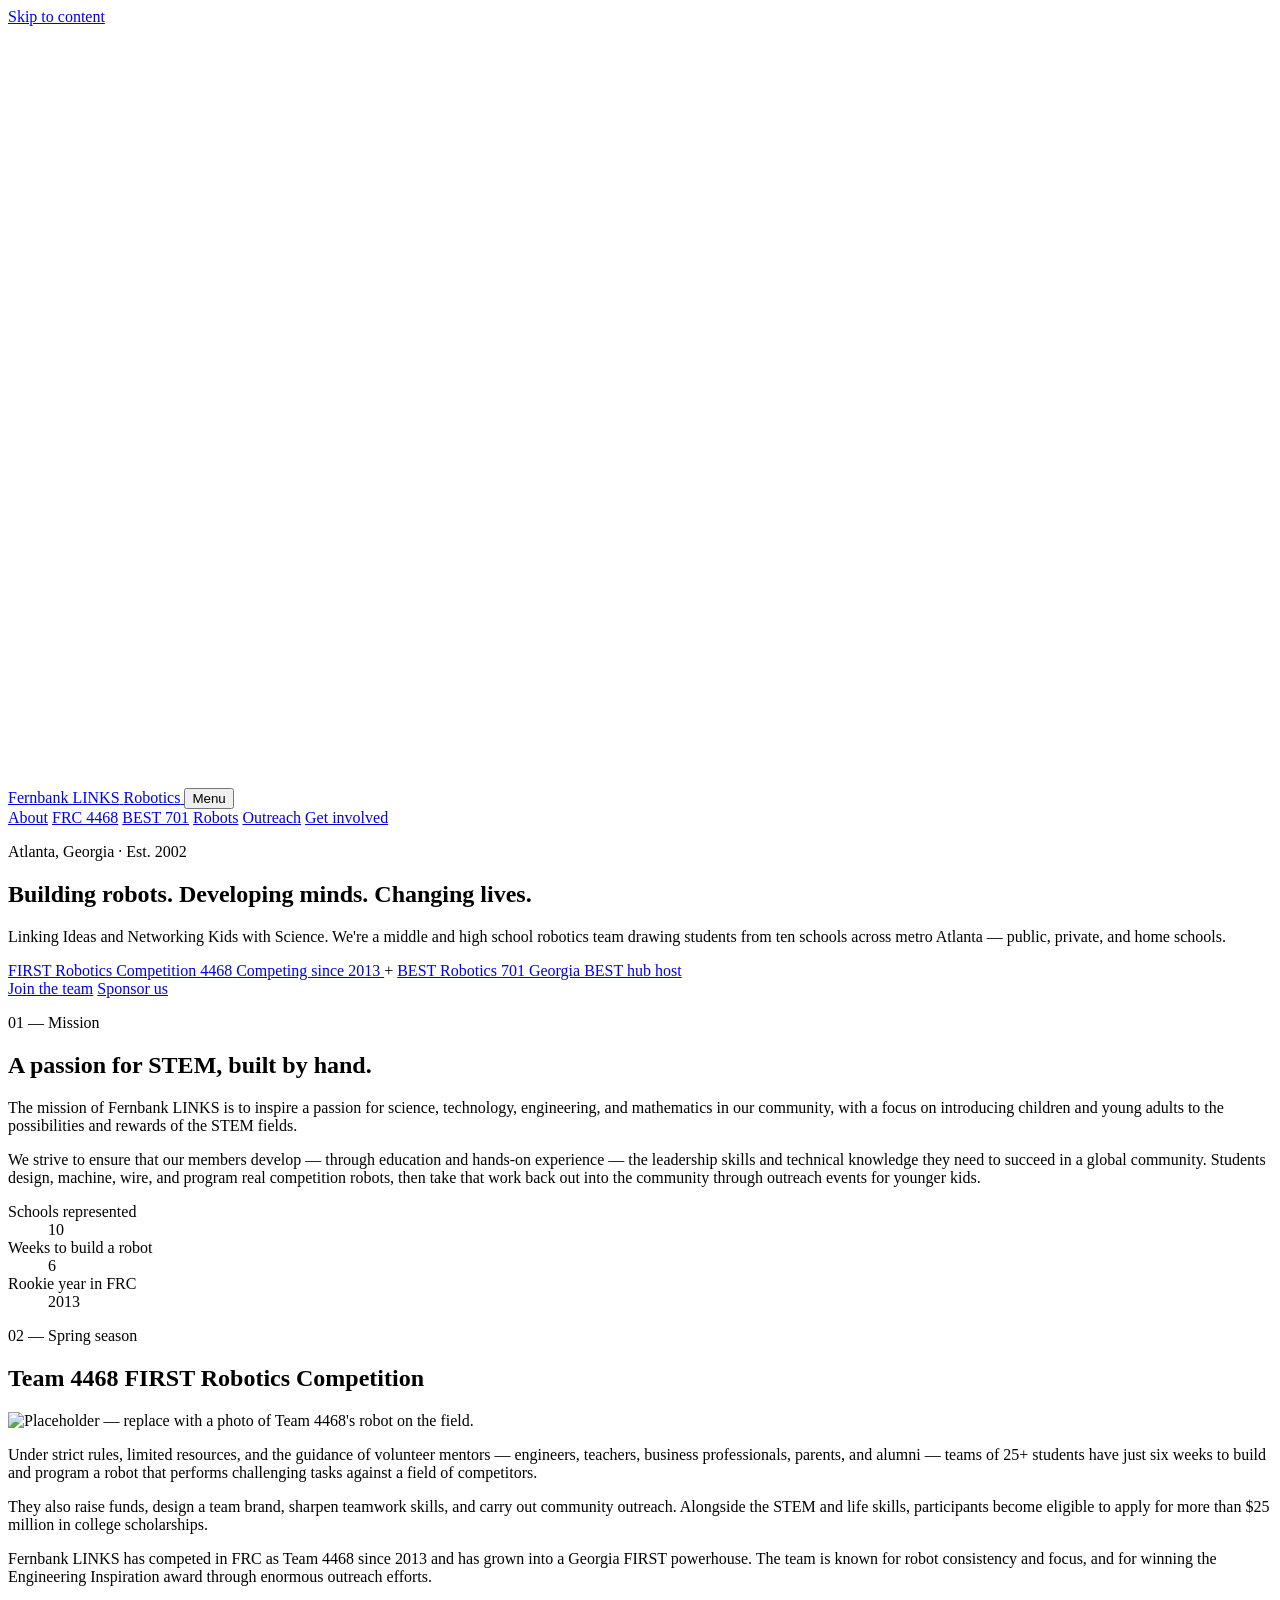
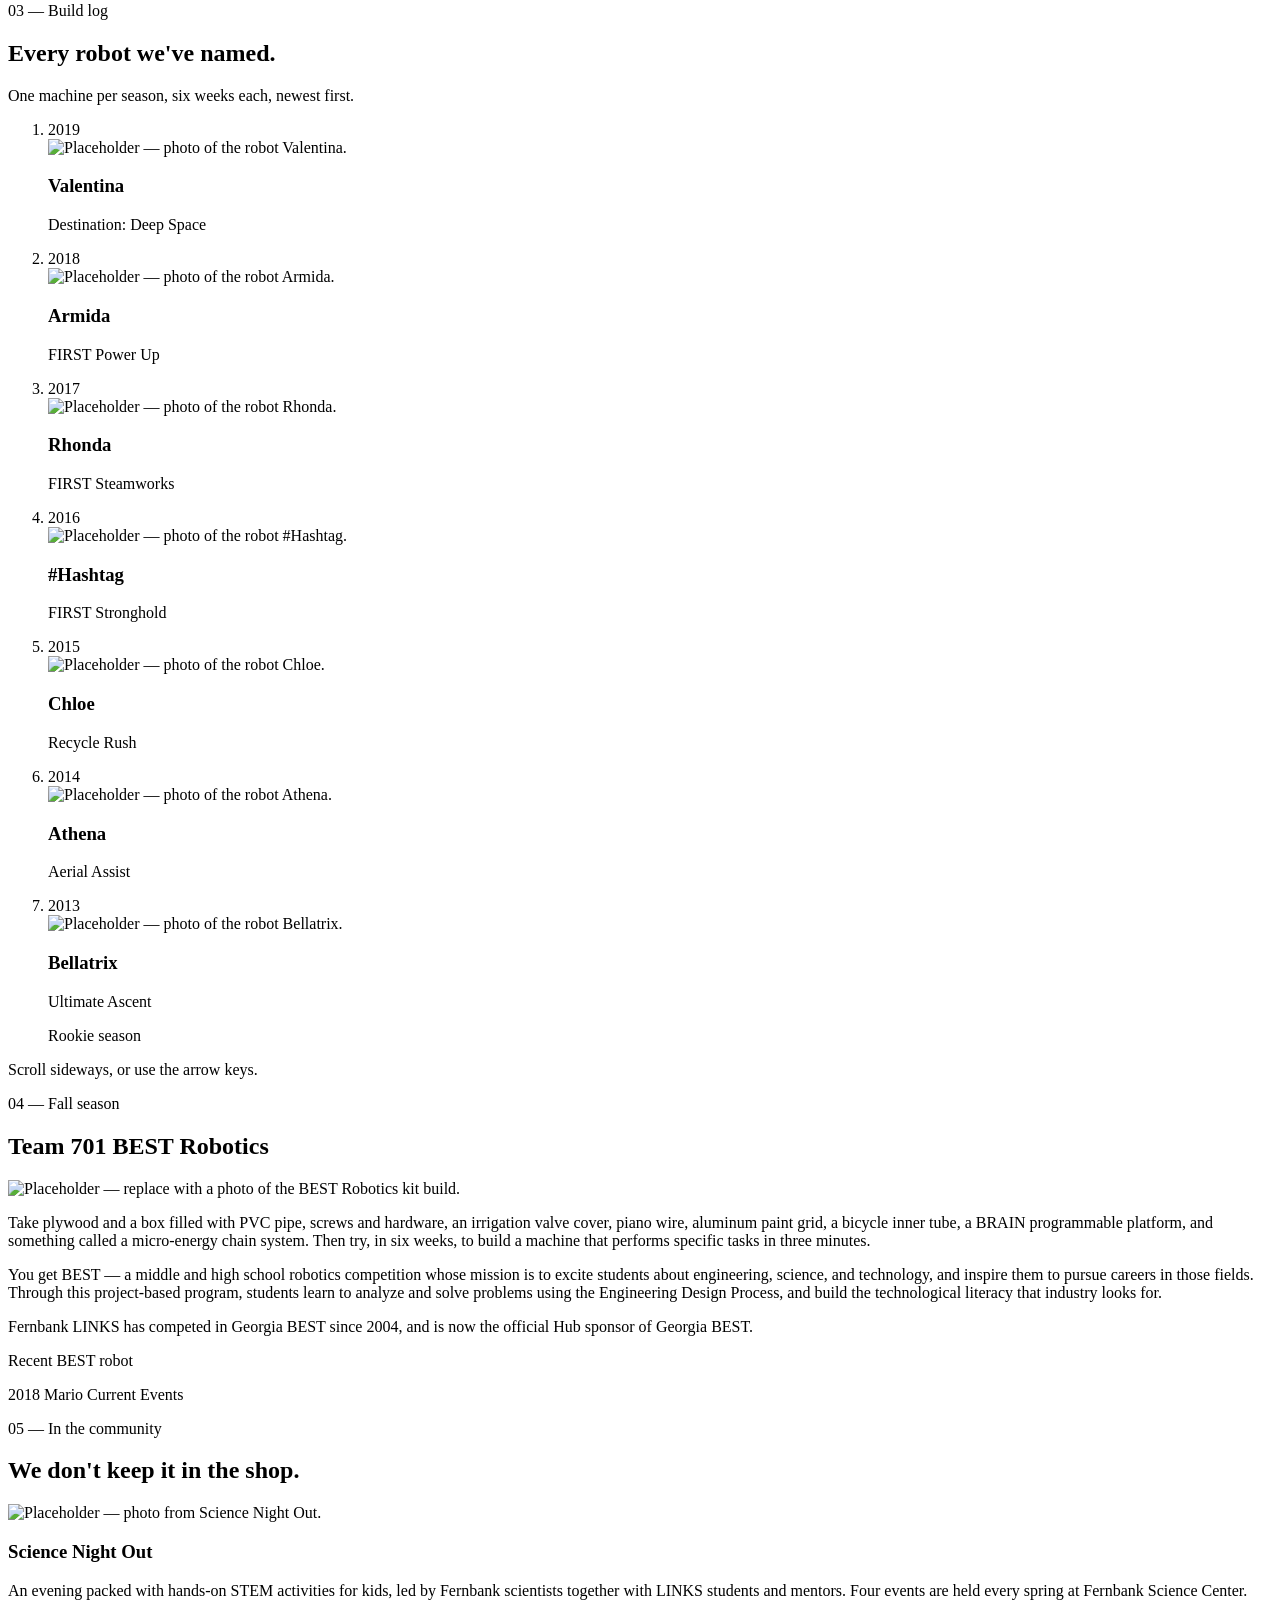
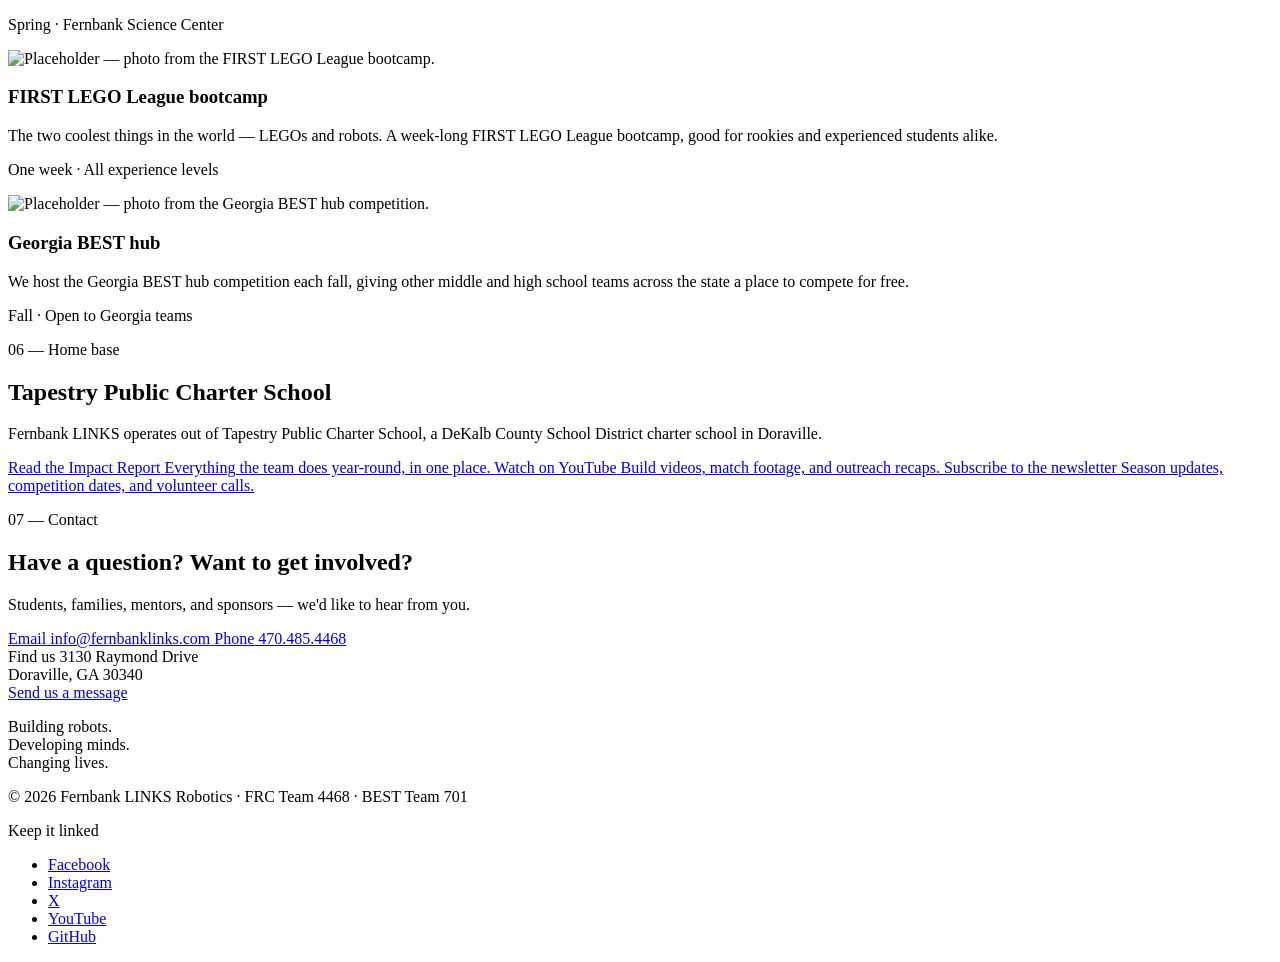
==== index.html @ 268c28ea "Add files via upload" ====
<!DOCTYPE html>
<html lang="en">
<head>
<meta charset="utf-8">
<meta name="viewport" content="width=device-width, initial-scale=1">
<title>Fernbank LINKS — Building Robots, Developing Minds, Changing Lives</title>
<meta name="description" content="Fernbank LINKS is a middle and high school STEM organization in Atlanta, Georgia. FIRST Robotics Competition Team 4468 and BEST Robotics Team 701.">

<!-- Social sharing. Swap the image once you upload a real one. -->
<meta property="og:title" content="Fernbank LINKS Robotics">
<meta property="og:description" content="Building robots, developing minds, changing lives. FRC Team 4468 and BEST Team 701, Atlanta, Georgia.">
<meta property="og:type" content="website">
<meta property="og:url" content="https://fernbanklinks.com/">
<!-- Open Graph requires a full URL. Replace with a real 1200x630 JPG or PNG once you have a team photo. -->
<meta property="og:image" content="https://fernbanklinks.com/assets/img/placeholder-team.svg">

<link rel="icon" href="assets/img/favicon.svg" type="image/svg+xml">

<link rel="preconnect" href="https://fonts.googleapis.com">
<link rel="preconnect" href="https://fonts.gstatic.com" crossorigin>
<link href="https://fonts.googleapis.com/css2?family=Archivo:wdth,wght@62..125,400..900&family=Azeret+Mono:wght@400;600&family=Public+Sans:wght@400;500;600&display=swap" rel="stylesheet">

<link rel="stylesheet" href="assets/css/style.css">
</head>
<body>

<a class="skip-link" href="#main">Skip to content</a>

<!-- ============================= HEADER ============================= -->
<header class="site-header" id="top">
  <div class="wrap header-inner">
    <a class="brand" href="#top" aria-label="Fernbank LINKS home">
      <svg class="brand-mark" viewBox="0 0 40 24" aria-hidden="true" focusable="false">
        <rect x="1.5" y="4.5" width="21" height="15" rx="7.5" fill="none" stroke-width="3"/>
        <rect x="17.5" y="4.5" width="21" height="15" rx="7.5" fill="none" stroke-width="3"/>
      </svg>
      <span class="brand-text">
        <span class="brand-name">Fernbank LINKS</span>
        <span class="brand-sub">Robotics</span>
      </span>
    </a>

    <button class="nav-toggle" id="navToggle" aria-expanded="false" aria-controls="primaryNav">
      <span class="nav-toggle-bars" aria-hidden="true"><span></span><span></span></span>
      <span class="nav-toggle-label">Menu</span>
    </button>

    <nav class="primary-nav" id="primaryNav" aria-label="Primary">
      <a href="#about">About</a>
      <a href="#frc">FRC 4468</a>
      <a href="#best">BEST 701</a>
      <a href="#roster">Robots</a>
      <a href="#outreach">Outreach</a>
      <a class="nav-cta" href="#contact">Get involved</a>
    </nav>
  </div>
</header>

<main id="main">

<!-- ============================= HERO ============================= -->
<section class="hero">
  <div class="hero-grid" aria-hidden="true"></div>
  <div class="wrap hero-inner">

    <p class="eyebrow reveal" data-delay="0">Atlanta, Georgia · Est. 2002</p>

    <h1 class="hero-title">
      <span class="line reveal" data-delay="1">Building robots.</span>
      <span class="line reveal" data-delay="2">Developing minds.</span>
      <span class="line accent reveal" data-delay="3">Changing lives.</span>
    </h1>

    <p class="hero-lede reveal" data-delay="4">
      Linking Ideas and Networking Kids with Science. We're a middle and high school
      robotics team drawing students from ten schools across metro Atlanta — public,
      private, and home schools.
    </p>

    <div class="alliance reveal" data-delay="5">
      <a class="team-plate team-plate--red" href="#frc">
        <span class="plate-league">FIRST Robotics Competition</span>
        <span class="plate-number">4468</span>
        <span class="plate-note">Competing since 2013</span>
      </a>
      <span class="alliance-vs" aria-hidden="true">+</span>
      <a class="team-plate team-plate--blue" href="#best">
        <span class="plate-league">BEST Robotics</span>
        <span class="plate-number">701</span>
        <span class="plate-note">Georgia BEST hub host</span>
      </a>
    </div>

    <div class="hero-actions reveal" data-delay="6">
      <a class="btn btn-primary" href="#contact">Join the team</a>
      <a class="btn btn-ghost" href="#support">Sponsor us</a>
    </div>
  </div>
</section>

<!-- ============================= MISSION ============================= -->
<section class="section" id="about">
  <div class="wrap">
    <div class="split">
      <div class="split-side">
        <p class="label">01 — Mission</p>
        <h2 class="h2">A passion for STEM, built by hand.</h2>
      </div>
      <div class="split-main prose">
        <p class="lede">
          The mission of Fernbank LINKS is to inspire a passion for science, technology,
          engineering, and mathematics in our community, with a focus on introducing
          children and young adults to the possibilities and rewards of the STEM fields.
        </p>
        <p>
          We strive to ensure that our members develop — through education and hands-on
          experience — the leadership skills and technical knowledge they need to succeed
          in a global community. Students design, machine, wire, and program real
          competition robots, then take that work back out into the community through
          outreach events for younger kids.
        </p>

        <dl class="stats">
          <div class="stat">
            <dt>Schools represented</dt>
            <dd>10</dd>
          </div>
          <div class="stat">
            <dt>Weeks to build a robot</dt>
            <dd>6</dd>
          </div>
          <div class="stat">
            <dt>Rookie year in FRC</dt>
            <dd>2013</dd>
          </div>
        </dl>
      </div>
    </div>
  </div>
</section>

<!-- ============================= FRC 4468 ============================= -->
<section class="section section--dark" id="frc">
  <div class="wrap">
    <div class="section-head">
      <p class="label label--onDark">02 — Spring season</p>
      <h2 class="h2 h2--onDark">
        <span class="team-tag team-tag--red">Team 4468</span>
        FIRST Robotics Competition
      </h2>
    </div>

    <div class="feature">
      <div class="feature-media">
        <img src="assets/img/placeholder-robot.svg" alt="Placeholder — replace with a photo of Team 4468's robot on the field.">
      </div>
      <div class="feature-body prose prose--onDark">
        <p>
          Under strict rules, limited resources, and the guidance of volunteer mentors —
          engineers, teachers, business professionals, parents, and alumni — teams of 25+
          students have just six weeks to build and program a robot that performs
          challenging tasks against a field of competitors.
        </p>
        <p>
          They also raise funds, design a team brand, sharpen teamwork skills, and carry
          out community outreach. Alongside the STEM and life skills, participants become
          eligible to apply for more than $25 million in college scholarships.
        </p>
        <p>
          Fernbank LINKS has competed in FRC as Team 4468 since 2013 and has grown into a
          Georgia FIRST powerhouse. The team is known for robot consistency and focus, and
          for winning the Engineering Inspiration award through enormous outreach efforts.
        </p>
      </div>
    </div>
  </div>
</section>

<!-- ============================= ROBOT ROSTER (signature section) ======= -->
<section class="section" id="roster">
  <div class="wrap">
    <div class="section-head">
      <p class="label">03 — Build log</p>
      <h2 class="h2">Every robot we've named.</h2>
      <p class="section-note">
        One machine per season, six weeks each, newest first.
      </p>
    </div>
  </div>

  <div class="roster-scroll" tabindex="0" role="region" aria-label="Robot roster, scrollable">
    <ol class="roster">

      <!-- To add a season, copy one <li> block and edit the four fields. -->
      <li class="roster-item reveal">
        <span class="roster-year">2019</span>
        <div class="roster-plate">
          <img class="roster-photo" src="assets/img/placeholder-robot.svg" alt="Placeholder — photo of the robot Valentina.">
          <h3 class="roster-name">Valentina</h3>
          <p class="roster-game">Destination: Deep Space</p>
        </div>
      </li>

      <li class="roster-item reveal">
        <span class="roster-year">2018</span>
        <div class="roster-plate">
          <img class="roster-photo" src="assets/img/placeholder-robot.svg" alt="Placeholder — photo of the robot Armida.">
          <h3 class="roster-name">Armida</h3>
          <p class="roster-game">FIRST Power Up</p>
        </div>
      </li>

      <li class="roster-item reveal">
        <span class="roster-year">2017</span>
        <div class="roster-plate">
          <img class="roster-photo" src="assets/img/placeholder-robot.svg" alt="Placeholder — photo of the robot Rhonda.">
          <h3 class="roster-name">Rhonda</h3>
          <p class="roster-game">FIRST Steamworks</p>
        </div>
      </li>

      <li class="roster-item reveal">
        <span class="roster-year">2016</span>
        <div class="roster-plate">
          <img class="roster-photo" src="assets/img/placeholder-robot.svg" alt="Placeholder — photo of the robot #Hashtag.">
          <h3 class="roster-name">#Hashtag</h3>
          <p class="roster-game">FIRST Stronghold</p>
        </div>
      </li>

      <li class="roster-item reveal">
        <span class="roster-year">2015</span>
        <div class="roster-plate">
          <img class="roster-photo" src="assets/img/placeholder-robot.svg" alt="Placeholder — photo of the robot Chloe.">
          <h3 class="roster-name">Chloe</h3>
          <p class="roster-game">Recycle Rush</p>
        </div>
      </li>

      <li class="roster-item reveal">
        <span class="roster-year">2014</span>
        <div class="roster-plate">
          <img class="roster-photo" src="assets/img/placeholder-robot.svg" alt="Placeholder — photo of the robot Athena.">
          <h3 class="roster-name">Athena</h3>
          <p class="roster-game">Aerial Assist</p>
        </div>
      </li>

      <li class="roster-item reveal">
        <span class="roster-year">2013</span>
        <div class="roster-plate roster-plate--first">
          <img class="roster-photo" src="assets/img/placeholder-robot.svg" alt="Placeholder — photo of the robot Bellatrix.">
          <h3 class="roster-name">Bellatrix</h3>
          <p class="roster-game">Ultimate Ascent</p>
          <p class="roster-flag">Rookie season</p>
        </div>
      </li>

    </ol>
  </div>

  <div class="wrap">
    <p class="roster-hint">Scroll sideways, or use the arrow keys.</p>
  </div>
</section>

<!-- ============================= BEST 701 ============================= -->
<section class="section section--dark" id="best">
  <div class="wrap">
    <div class="section-head">
      <p class="label label--onDark">04 — Fall season</p>
      <h2 class="h2 h2--onDark">
        <span class="team-tag team-tag--blue">Team 701</span>
        BEST Robotics
      </h2>
    </div>

    <div class="feature feature--flip">
      <div class="feature-media">
        <img src="assets/img/placeholder-robot.svg" alt="Placeholder — replace with a photo of the BEST Robotics kit build.">
      </div>
      <div class="feature-body prose prose--onDark">
        <p>
          Take plywood and a box filled with PVC pipe, screws and hardware, an irrigation
          valve cover, piano wire, aluminum paint grid, a bicycle inner tube, a BRAIN
          programmable platform, and something called a micro-energy chain system. Then
          try, in six weeks, to build a machine that performs specific tasks in three
          minutes.
        </p>
        <p>
          You get BEST — a middle and high school robotics competition whose mission is to
          excite students about engineering, science, and technology, and inspire them to
          pursue careers in those fields. Through this project-based program, students
          learn to analyze and solve problems using the Engineering Design Process, and
          build the technological literacy that industry looks for.
        </p>
        <p>
          Fernbank LINKS has competed in Georgia BEST since 2004, and is now the official
          Hub sponsor of Georgia BEST.
        </p>
      </div>
    </div>

    <div class="mini-roster">
      <p class="label label--onDark">Recent BEST robot</p>
      <div class="mini-plate">
        <span class="roster-year roster-year--blue">2018</span>
        <span class="mini-name">Mario</span>
        <span class="mini-game">Current Events</span>
      </div>
    </div>
  </div>
</section>

<!-- ============================= OUTREACH / PROGRAMS ============================= -->
<section class="section" id="outreach">
  <div class="wrap">
    <div class="section-head">
      <p class="label">05 — In the community</p>
      <h2 class="h2">We don't keep it in the shop.</h2>
    </div>

    <div class="cards">
      <article class="card">
        <img class="card-photo" src="assets/img/placeholder-event.svg" alt="Placeholder — photo from Science Night Out.">
        <div class="card-body">
          <h3 class="card-title">Science Night Out</h3>
          <p>
            An evening packed with hands-on STEM activities for kids, led by Fernbank
            scientists together with LINKS students and mentors. Four events are held
            every spring at Fernbank Science Center.
          </p>
          <p class="card-meta">Spring · Fernbank Science Center</p>
        </div>
      </article>

      <article class="card">
        <img class="card-photo" src="assets/img/placeholder-event.svg" alt="Placeholder — photo from the FIRST LEGO League bootcamp.">
        <div class="card-body">
          <h3 class="card-title">FIRST LEGO League bootcamp</h3>
          <p>
            The two coolest things in the world — LEGOs and robots. A week-long FIRST LEGO
            League bootcamp, good for rookies and experienced students alike.
          </p>
          <p class="card-meta">One week · All experience levels</p>
        </div>
      </article>

      <article class="card">
        <img class="card-photo" src="assets/img/placeholder-event.svg" alt="Placeholder — photo from the Georgia BEST hub competition.">
        <div class="card-body">
          <h3 class="card-title">Georgia BEST hub</h3>
          <p>
            We host the Georgia BEST hub competition each fall, giving other middle and
            high school teams across the state a place to compete for free.
          </p>
          <p class="card-meta">Fall · Open to Georgia teams</p>
        </div>
      </article>
    </div>
  </div>
</section>

<!-- ============================= HOME BASE + IMPACT ============================= -->
<section class="section section--tint" id="support">
  <div class="wrap">
    <div class="split">
      <div class="split-side">
        <p class="label">06 — Home base</p>
        <h2 class="h2">Tapestry Public Charter School</h2>
      </div>
      <div class="split-main prose">
        <p class="lede">
          Fernbank LINKS operates out of Tapestry Public Charter School, a DeKalb County
          School District charter school in Doraville.
        </p>

        <div class="link-rows">
          <a class="link-row" href="#contact">
            <span class="link-row-title">Read the Impact Report</span>
            <span class="link-row-note">Everything the team does year-round, in one place.</span>
          </a>
          <a class="link-row" href="https://www.youtube.com/@fernbanklinksrobotics" target="_blank" rel="noopener">
            <span class="link-row-title">Watch on YouTube</span>
            <span class="link-row-note">Build videos, match footage, and outreach recaps.</span>
          </a>
          <a class="link-row" href="mailto:info@fernbanklinks.com?subject=Newsletter%20signup">
            <span class="link-row-title">Subscribe to the newsletter</span>
            <span class="link-row-note">Season updates, competition dates, and volunteer calls.</span>
          </a>
        </div>
      </div>
    </div>
  </div>
</section>

<!-- ============================= CONTACT ============================= -->
<section class="section section--dark" id="contact">
  <div class="wrap">
    <div class="section-head">
      <p class="label label--onDark">07 — Contact</p>
      <h2 class="h2 h2--onDark">Have a question? Want to get involved?</h2>
      <p class="section-note section-note--onDark">
        Students, families, mentors, and sponsors — we'd like to hear from you.
      </p>
    </div>

    <div class="contact-grid">
      <a class="contact-card" href="mailto:info@fernbanklinks.com">
        <span class="contact-kind">Email</span>
        <span class="contact-value">info@fernbanklinks.com</span>
      </a>
      <a class="contact-card" href="tel:+14704854468">
        <span class="contact-kind">Phone</span>
        <span class="contact-value">470.485.4468</span>
      </a>
      <div class="contact-card contact-card--static">
        <span class="contact-kind">Find us</span>
        <span class="contact-value">3130 Raymond Drive<br>Doraville, GA 30340</span>
      </div>
    </div>

    <a class="btn btn-primary btn-wide" href="mailto:info@fernbanklinks.com?subject=Getting%20involved%20with%20Fernbank%20LINKS">Send us a message</a>
  </div>
</section>

</main>

<!-- ============================= FOOTER ============================= -->
<footer class="site-footer">
  <div class="wrap footer-inner">
    <div class="footer-brand">
      <p class="footer-tagline">Building robots.<br>Developing minds.<br>Changing lives.</p>
      <p class="footer-legal">
        &copy; <span id="year">2026</span> Fernbank LINKS Robotics · FRC Team 4468 · BEST Team 701
      </p>
    </div>

    <nav class="footer-social" aria-label="Social media">
      <p class="label label--onDark">Keep it linked</p>
      <ul>
        <li><a href="https://www.facebook.com/fernbanklinks/" target="_blank" rel="noopener">Facebook</a></li>
        <li><a href="https://www.instagram.com/fernbanklinks/" target="_blank" rel="noopener">Instagram</a></li>
        <li><a href="https://x.com/fernbanklinks" target="_blank" rel="noopener">X</a></li>
        <li><a href="https://www.youtube.com/@fernbanklinksrobotics" target="_blank" rel="noopener">YouTube</a></li>
        <li><a href="https://github.com/fernbanklinksrobotics" target="_blank" rel="noopener">GitHub</a></li>
      </ul>
    </nav>
  </div>
</footer>

<script src="assets/js/main.js"></script>
</body>
</html>
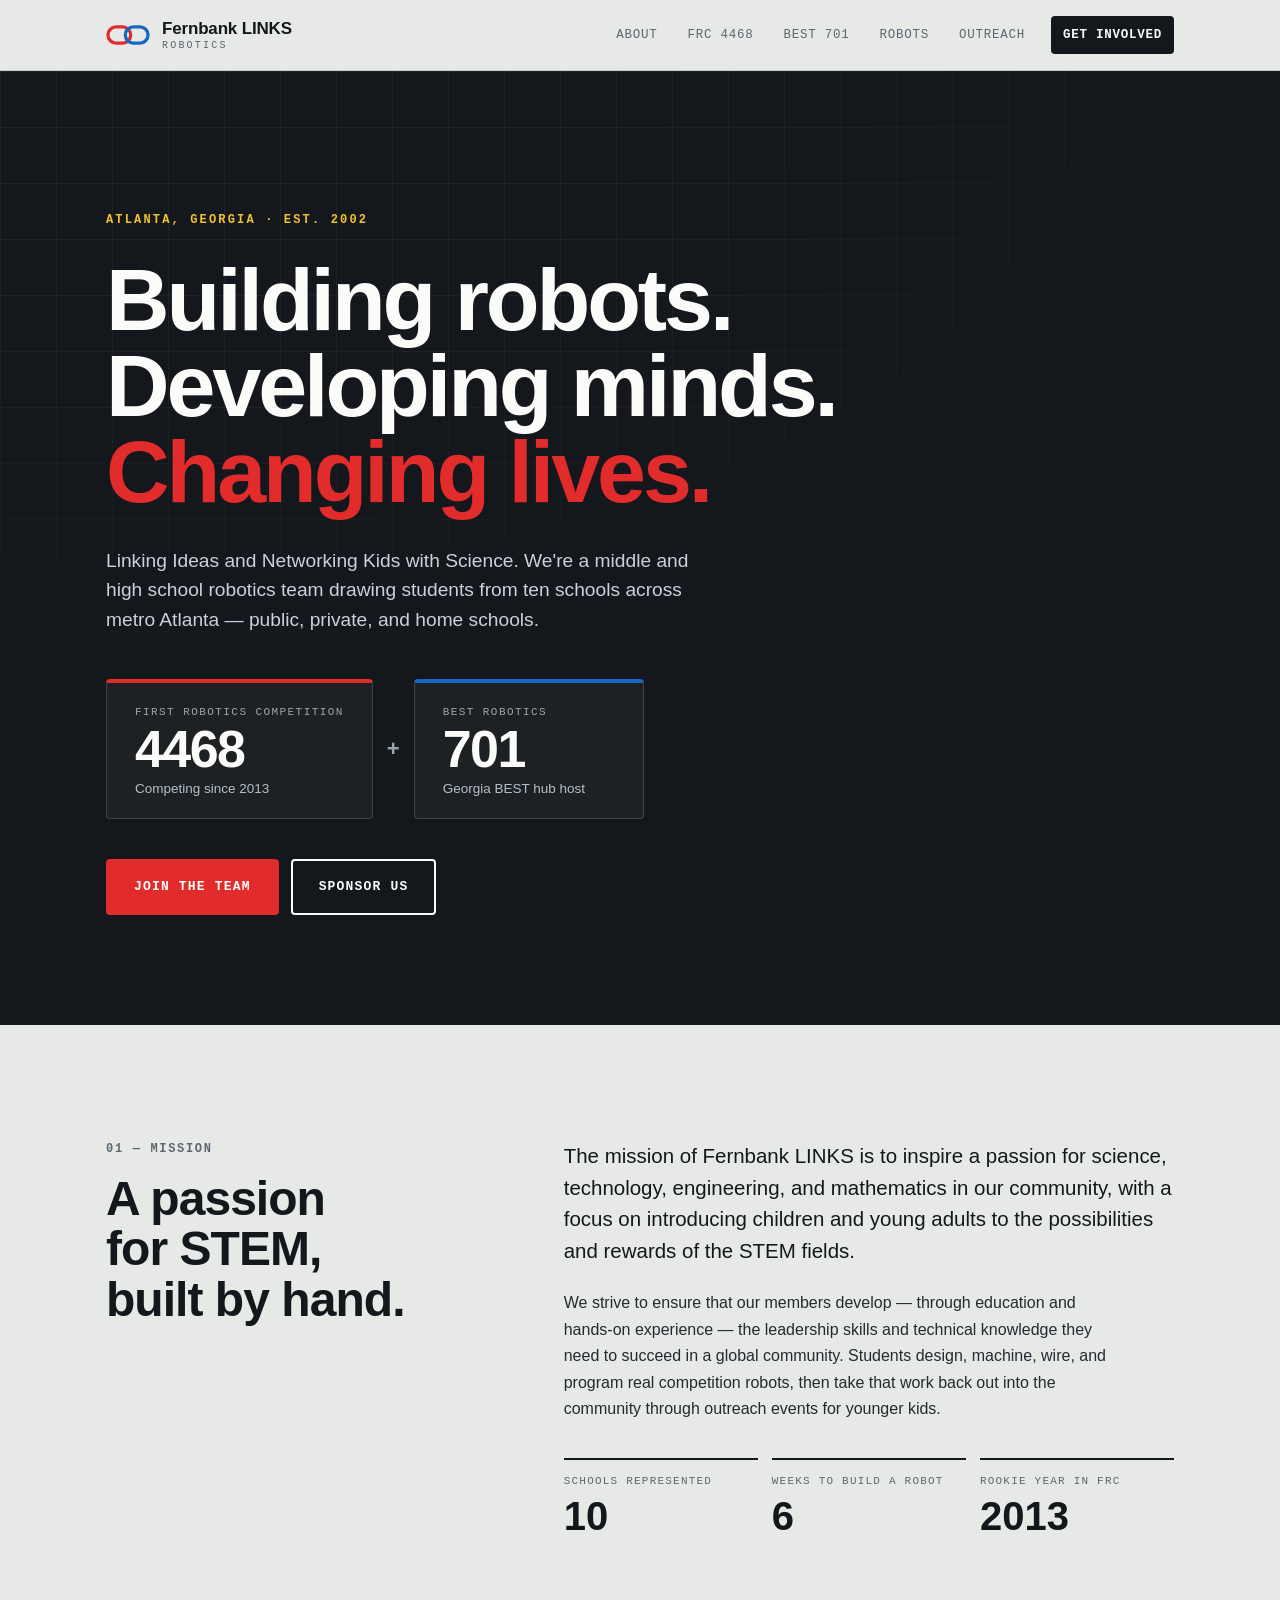
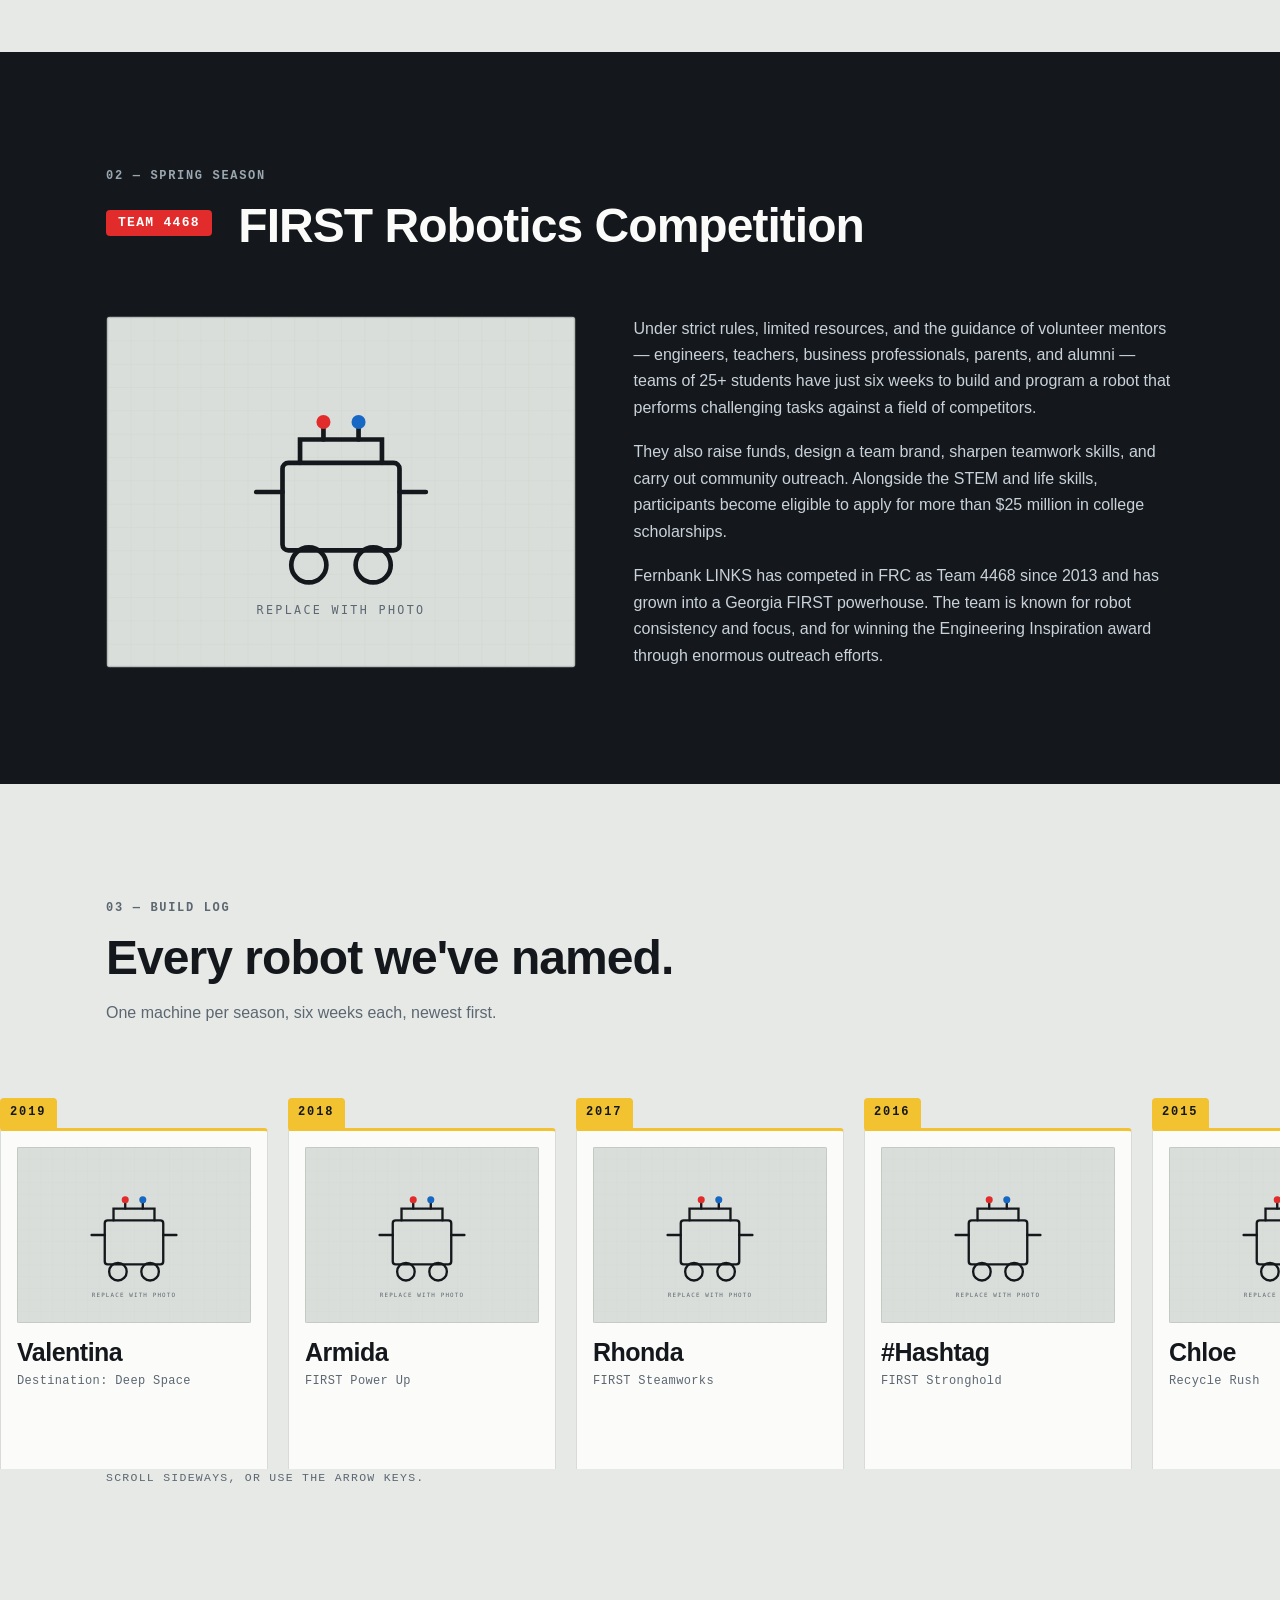
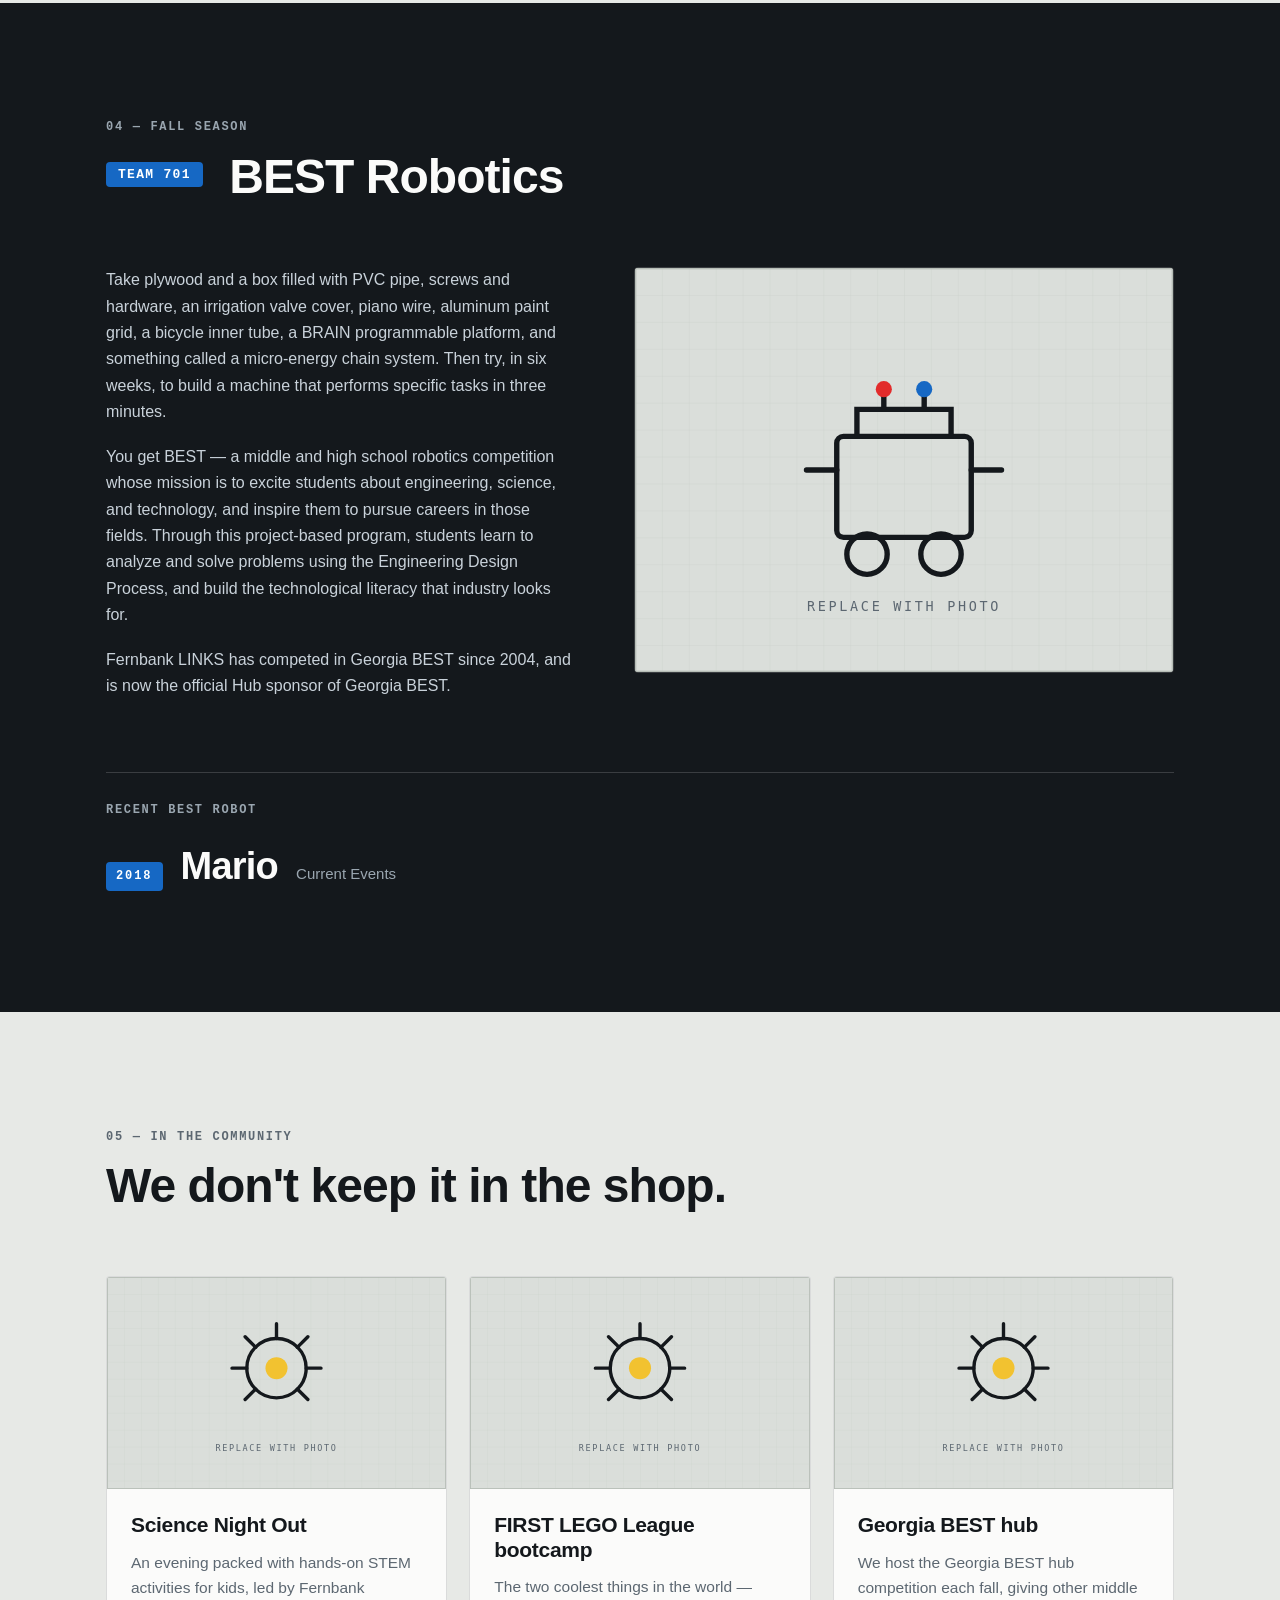
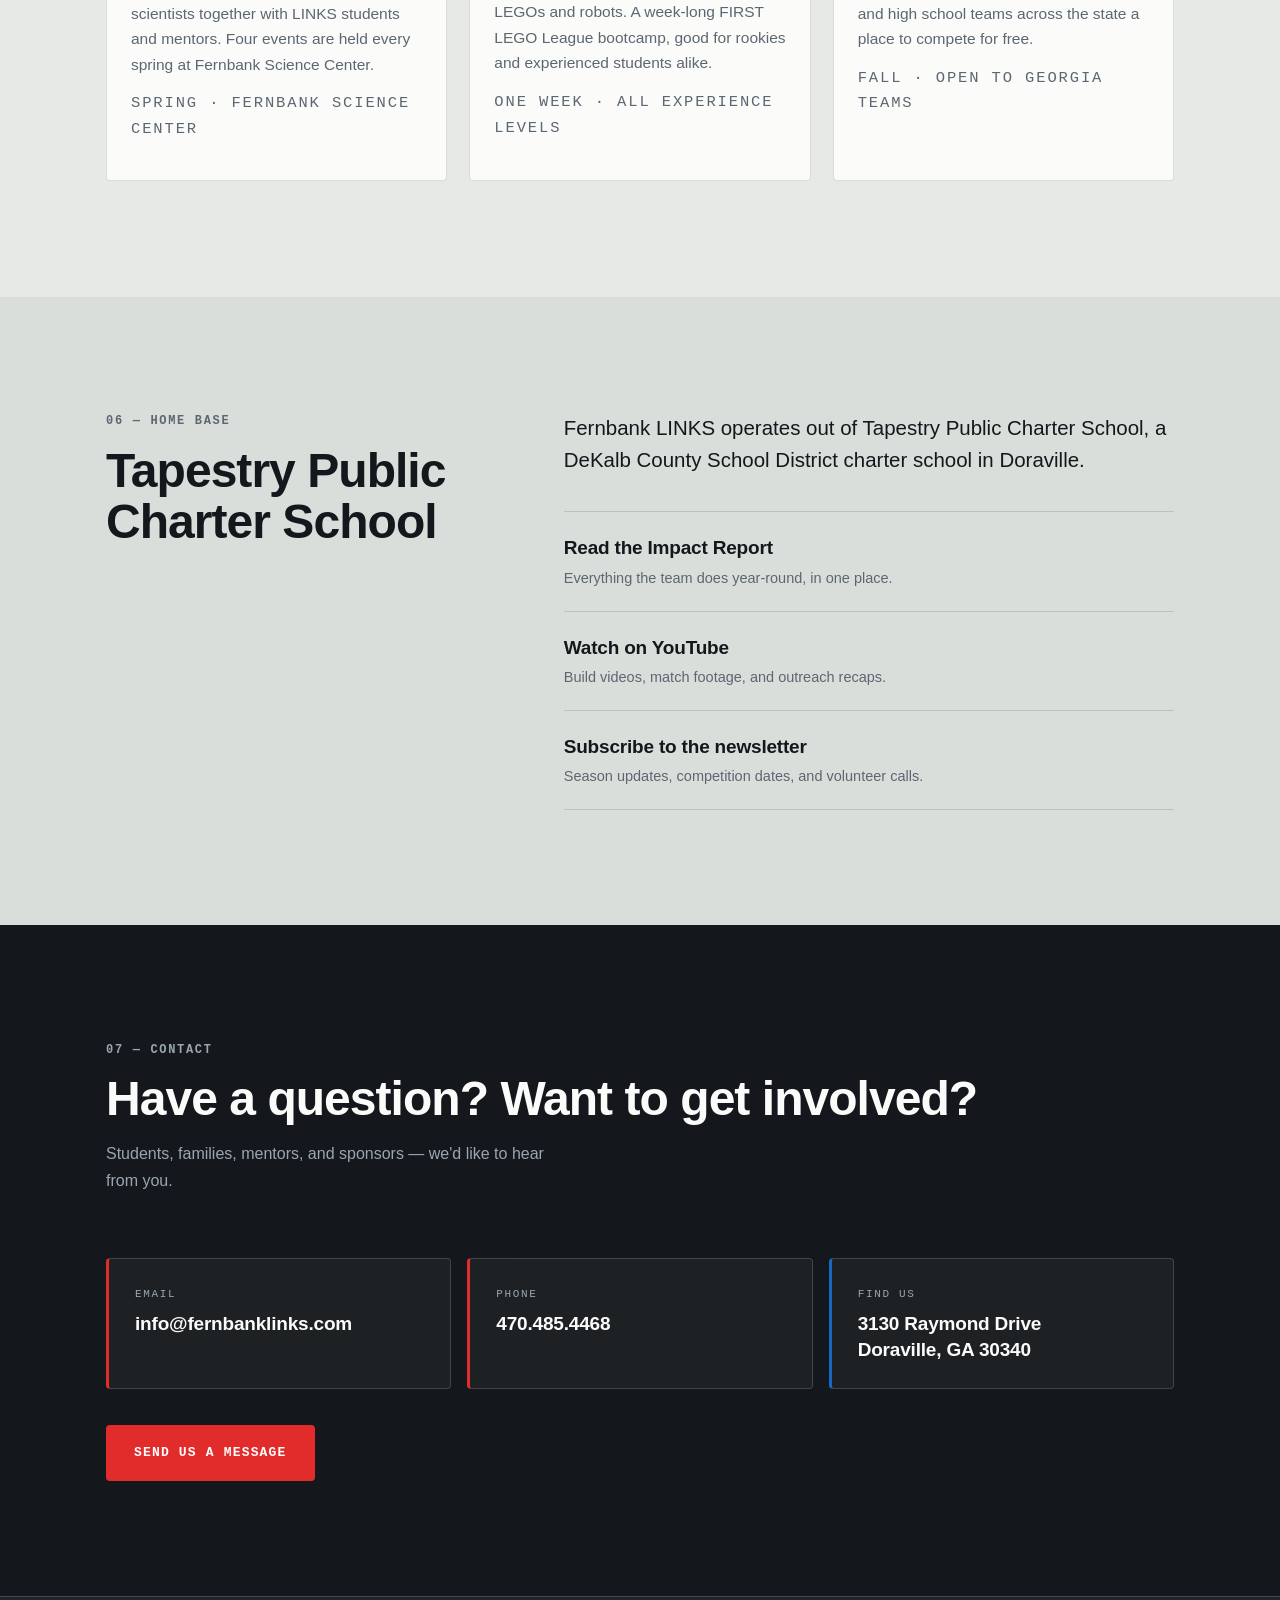
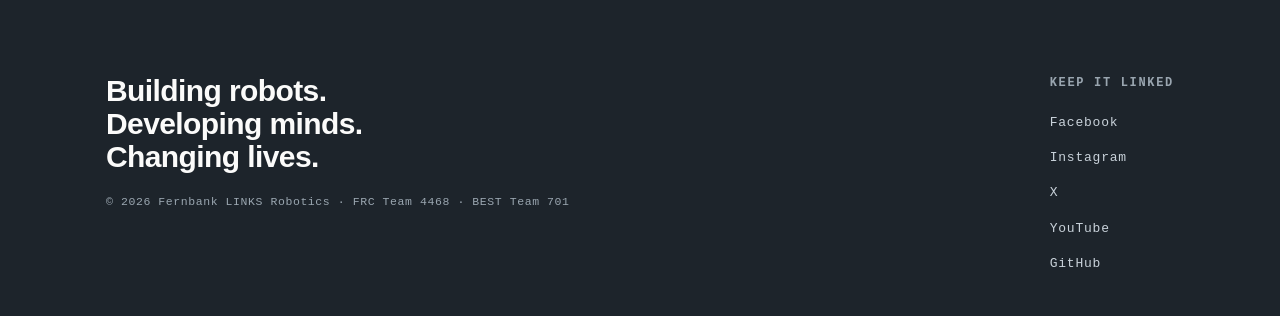
==== commit 19a47236: "Fixed some links" ====
--- a/index.html
+++ b/index.html
@@ -92,7 +92,7 @@
     </div>
 
     <div class="hero-actions reveal" data-delay="6">
-      <a class="btn btn-primary" href="#contact">Join the team</a>
+      <a class="btn btn-primary" href="https://forms.gle/H6hHiBsYYmt5tbeR8">Join the team</a>
       <a class="btn btn-ghost" href="#support">Sponsor us</a>
     </div>
   </div>
@@ -380,7 +380,7 @@
             <span class="link-row-title">Read the Impact Report</span>
             <span class="link-row-note">Everything the team does year-round, in one place.</span>
           </a>
-          <a class="link-row" href="https://www.youtube.com/@fernbanklinksrobotics" target="_blank" rel="noopener">
+          <a class="link-row" href="https://www.youtube.com/@fernbanklinks" target="_blank" rel="noopener">
             <span class="link-row-title">Watch on YouTube</span>
             <span class="link-row-note">Build videos, match footage, and outreach recaps.</span>
           </a>
--- a/assets/css/style.css
+++ b/assets/css/style.css
@@ -0,0 +1,623 @@
+/* =====================================================================
+   Fernbank LINKS Robotics
+   Palette is drawn from an FRC field: carpet grey, alliance red and
+   alliance blue, gaffer-tape yellow for the season stamps.
+   ===================================================================== */
+
+:root{
+  --carpet:      #E7E9E6;
+  --carpet-deep: #DADEDA;
+  --paper:       #FBFBFA;
+  --steel:       #14181C;
+  --steel-soft:  #1D242B;
+  --ink:         #232A31;
+  --muted:       #5C6771;
+  --muted-dark:  #9AA6B0;
+  --red:         #E22B2B;
+  --red-deep:    #B71F1F;
+  --blue:        #1668C4;
+  --blue-deep:   #0F4E96;
+  --tape:        #F2C230;
+  --hair:        rgba(20,24,28,.14);
+  --hair-dark:   rgba(255,255,255,.16);
+
+  --display: "Archivo", "Helvetica Neue", Arial, sans-serif;
+  --body:    "Public Sans", -apple-system, BlinkMacSystemFont, "Segoe UI", sans-serif;
+  --mono:    "Azeret Mono", ui-monospace, "SF Mono", Menlo, monospace;
+
+  --wrap: 1180px;
+  --gut: clamp(20px, 5vw, 56px);
+  --pad-section: clamp(64px, 9vw, 128px);
+  --radius: 4px;
+}
+
+*,*::before,*::after{ box-sizing:border-box; }
+
+html{ scroll-behavior:smooth; -webkit-text-size-adjust:100%; }
+
+body{
+  margin:0;
+  background:var(--carpet);
+  color:var(--ink);
+  font-family:var(--body);
+  font-size:clamp(16px,1.05vw,17px);
+  line-height:1.65;
+  -webkit-font-smoothing:antialiased;
+}
+
+img{ max-width:100%; display:block; }
+
+a{ color:inherit; }
+
+:focus-visible{
+  outline:3px solid var(--blue);
+  outline-offset:3px;
+}
+
+.wrap{
+  width:100%;
+  max-width:var(--wrap);
+  margin:0 auto;
+  padding-inline:var(--gut);
+}
+
+.skip-link{
+  position:absolute; left:-9999px;
+  background:var(--steel); color:#fff;
+  padding:12px 18px; z-index:200;
+  font-family:var(--mono); font-size:13px;
+}
+.skip-link:focus{ left:16px; top:16px; }
+
+/* ---------- shared type ---------- */
+
+.label{
+  font-family:var(--mono);
+  font-size:12px;
+  font-weight:600;
+  letter-spacing:.14em;
+  text-transform:uppercase;
+  color:var(--muted);
+  margin:0 0 14px;
+}
+.label--onDark{ color:var(--muted-dark); }
+
+.h2{
+  font-family:var(--display);
+  font-variation-settings:"wdth" 112;
+  font-weight:800;
+  font-size:clamp(28px,4.2vw,48px);
+  line-height:1.06;
+  letter-spacing:-.02em;
+  margin:0;
+  color:var(--steel);
+  text-wrap:balance;
+}
+.h2--onDark{ color:var(--paper); }
+
+.lede{
+  font-size:clamp(18px,1.6vw,21px);
+  line-height:1.55;
+  color:var(--steel);
+}
+
+.prose p{ margin:0 0 1.15em; max-width:62ch; }
+.prose p:last-child{ margin-bottom:0; }
+.prose--onDark p{ color:#C9D2DA; }
+.prose--onDark .lede{ color:var(--paper); }
+
+.section-note{
+  margin:16px 0 0;
+  color:var(--muted);
+  max-width:52ch;
+}
+.section-note--onDark{ color:var(--muted-dark); }
+
+/* ---------- buttons ---------- */
+
+.btn{
+  display:inline-flex;
+  align-items:center;
+  justify-content:center;
+  gap:10px;
+  font-family:var(--mono);
+  font-size:13px;
+  font-weight:600;
+  letter-spacing:.09em;
+  text-transform:uppercase;
+  text-decoration:none;
+  padding:15px 26px;
+  border-radius:var(--radius);
+  border:2px solid transparent;
+  transition:transform .18s ease, background-color .18s ease, color .18s ease, border-color .18s ease;
+}
+.btn-primary{ background:var(--red); color:#fff; }
+.btn-primary:hover{ background:var(--red-deep); transform:translateY(-2px); }
+
+.btn-ghost{ border-color:currentColor; color:var(--paper); }
+.btn-ghost:hover{ background:var(--paper); color:var(--steel); transform:translateY(-2px); }
+
+.btn-wide{ margin-top:36px; }
+
+/* ---------- header ---------- */
+
+.site-header{
+  position:sticky; top:0; z-index:100;
+  background:rgba(231,233,230,.88);
+  backdrop-filter:saturate(150%) blur(10px);
+  border-bottom:1px solid var(--hair);
+}
+
+.header-inner{
+  display:flex;
+  align-items:center;
+  justify-content:space-between;
+  gap:20px;
+  min-height:70px;
+}
+
+.brand{
+  display:flex; align-items:center; gap:12px;
+  text-decoration:none;
+}
+.brand-mark{ width:44px; height:26px; stroke:var(--red); flex:none; }
+.brand-mark rect:last-child{ stroke:var(--blue); }
+.brand-text{ display:flex; flex-direction:column; line-height:1; }
+.brand-name{
+  font-family:var(--display);
+  font-variation-settings:"wdth" 105;
+  font-weight:800; font-size:17px;
+  letter-spacing:-.01em; color:var(--steel);
+}
+.brand-sub{
+  font-family:var(--mono); font-size:10px;
+  letter-spacing:.22em; text-transform:uppercase;
+  color:var(--muted); margin-top:4px;
+}
+
+.primary-nav{ display:flex; align-items:center; gap:6px; }
+.primary-nav a{
+  font-family:var(--mono);
+  font-size:12.5px;
+  letter-spacing:.06em;
+  text-transform:uppercase;
+  text-decoration:none;
+  color:var(--muted);
+  padding:9px 12px;
+  border-radius:var(--radius);
+  transition:color .15s ease, background-color .15s ease;
+}
+.primary-nav a:hover{ color:var(--steel); background:rgba(20,24,28,.06); }
+.primary-nav .nav-cta{
+  background:var(--steel); color:var(--paper);
+  margin-left:8px; font-weight:600;
+}
+.primary-nav .nav-cta:hover{ background:var(--red); color:#fff; }
+
+.nav-toggle{
+  display:none;
+  align-items:center; gap:10px;
+  background:none; border:1px solid var(--hair);
+  border-radius:var(--radius);
+  padding:9px 14px; cursor:pointer;
+  font-family:var(--mono); font-size:12px;
+  letter-spacing:.1em; text-transform:uppercase;
+  color:var(--steel);
+}
+.nav-toggle-bars{ display:flex; flex-direction:column; gap:4px; width:16px; }
+.nav-toggle-bars span{ height:2px; background:var(--steel); border-radius:2px; }
+
+/* ---------- hero ---------- */
+
+.hero{
+  position:relative;
+  background:var(--steel);
+  color:var(--paper);
+  padding:clamp(72px,11vw,140px) 0 clamp(64px,9vw,110px);
+  overflow:hidden;
+}
+.hero-grid{
+  position:absolute; inset:0;
+  background-image:
+    linear-gradient(rgba(255,255,255,.05) 1px, transparent 1px),
+    linear-gradient(90deg, rgba(255,255,255,.05) 1px, transparent 1px);
+  background-size:56px 56px;
+  mask-image:radial-gradient(120% 90% at 15% 0%, #000 20%, transparent 78%);
+  -webkit-mask-image:radial-gradient(120% 90% at 15% 0%, #000 20%, transparent 78%);
+  pointer-events:none;
+}
+.hero-inner{ position:relative; }
+.hero .eyebrow{
+  font-family:var(--mono); font-size:12px; font-weight:600;
+  letter-spacing:.18em; text-transform:uppercase;
+  color:var(--tape); margin:0 0 26px;
+}
+
+.hero-title{
+  font-family:var(--display);
+  font-variation-settings:"wdth" 118;
+  font-weight:900;
+  font-size:clamp(38px,7.4vw,88px);
+  line-height:.98;
+  letter-spacing:-.035em;
+  margin:0 0 30px;
+}
+.hero-title .line{ display:block; }
+.hero-title .accent{ color:var(--red); }
+
+.hero-lede{
+  font-size:clamp(17px,1.5vw,20px);
+  line-height:1.55;
+  color:#C9D2DA;
+  max-width:56ch;
+  margin:0 0 44px;
+}
+
+.alliance{
+  display:flex;
+  align-items:stretch;
+  gap:14px;
+  flex-wrap:wrap;
+  margin-bottom:40px;
+}
+.alliance-vs{
+  font-family:var(--display); font-weight:700;
+  font-size:22px; color:var(--muted-dark);
+  align-self:center;
+}
+.team-plate{
+  display:flex; flex-direction:column; gap:2px;
+  text-decoration:none;
+  padding:20px 28px 18px;
+  border-radius:var(--radius);
+  border:1px solid var(--hair-dark);
+  border-top:4px solid;
+  background:rgba(255,255,255,.04);
+  min-width:230px;
+  transition:background-color .2s ease, transform .2s ease;
+}
+.team-plate:hover{ background:rgba(255,255,255,.09); transform:translateY(-3px); }
+.team-plate--red{ border-top-color:var(--red); }
+.team-plate--blue{ border-top-color:var(--blue); }
+.plate-league{
+  font-family:var(--mono); font-size:11px;
+  letter-spacing:.13em; text-transform:uppercase;
+  color:var(--muted-dark);
+}
+.plate-number{
+  font-family:var(--display);
+  font-variation-settings:"wdth" 92;
+  font-weight:900; font-size:52px; line-height:1.02;
+  letter-spacing:-.03em; color:var(--paper);
+}
+.plate-note{ font-size:13.5px; color:#B4C0CA; }
+
+.hero-actions{ display:flex; gap:12px; flex-wrap:wrap; }
+
+/* ---------- sections ---------- */
+
+.section{ padding:var(--pad-section) 0; }
+.section--dark{ background:var(--steel); }
+.section--tint{ background:var(--carpet-deep); }
+
+.section-head{ margin-bottom:clamp(36px,5vw,64px); }
+
+.split{
+  display:grid;
+  grid-template-columns:minmax(0,1fr) minmax(0,1.55fr);
+  gap:clamp(28px,5vw,72px);
+  align-items:start;
+}
+.split-side{ position:sticky; top:100px; }
+
+.stats{
+  display:flex; flex-wrap:wrap; gap:14px;
+  margin:36px 0 0; padding:0;
+}
+.stat{
+  flex:1 1 150px;
+  border-top:2px solid var(--steel);
+  padding-top:12px;
+}
+.stat dt{
+  font-family:var(--mono); font-size:11px;
+  letter-spacing:.11em; text-transform:uppercase;
+  color:var(--muted);
+}
+.stat dd{
+  margin:6px 0 0;
+  font-family:var(--display);
+  font-variation-settings:"wdth" 100;
+  font-weight:800; font-size:40px; line-height:1;
+  color:var(--steel);
+}
+
+.team-tag{
+  display:inline-block;
+  font-family:var(--mono); font-size:13px; font-weight:600;
+  letter-spacing:.1em; text-transform:uppercase;
+  padding:6px 12px; border-radius:var(--radius);
+  color:#fff; margin-right:14px;
+  vertical-align:middle;
+  transform:translateY(-6px);
+}
+.team-tag--red{ background:var(--red); }
+.team-tag--blue{ background:var(--blue); }
+
+/* ---------- feature blocks ---------- */
+
+.feature{
+  display:grid;
+  grid-template-columns:minmax(0,1fr) minmax(0,1.15fr);
+  gap:clamp(28px,4.5vw,60px);
+  align-items:start;
+}
+.feature--flip .feature-media{ order:2; }
+.feature-media img{
+  width:100%;
+  border-radius:var(--radius);
+  border:1px solid var(--hair-dark);
+}
+
+.mini-roster{
+  margin-top:clamp(40px,6vw,72px);
+  padding-top:28px;
+  border-top:1px solid var(--hair-dark);
+}
+.mini-plate{
+  display:flex; align-items:baseline; gap:18px; flex-wrap:wrap;
+}
+.mini-name{
+  font-family:var(--display);
+  font-variation-settings:"wdth" 108;
+  font-weight:800; font-size:clamp(26px,3.4vw,38px);
+  color:var(--paper); letter-spacing:-.02em;
+}
+.mini-game{ font-size:15px; color:var(--muted-dark); }
+
+/* ---------- roster (signature) ---------- */
+
+.roster-scroll{
+  overflow-x:auto;
+  overflow-y:hidden;
+  padding:8px 0 26px;
+  scroll-snap-type:x proximity;
+}
+.roster{
+  display:flex;
+  gap:20px;
+  list-style:none;
+  margin:0;
+  padding-inline:max(var(--gut), calc((100vw - var(--wrap)) / 2 + var(--gut)));
+}
+.roster-item{
+  flex:0 0 268px;
+  scroll-snap-align:start;
+}
+.roster-year{
+  display:block;
+  font-family:var(--mono); font-weight:600;
+  font-size:12px; letter-spacing:.16em;
+  color:var(--steel);
+  background:var(--tape);
+  padding:5px 10px;
+  width:max-content;
+  border-radius:var(--radius) var(--radius) 0 0;
+}
+.roster-year--blue{
+  background:var(--blue); color:#fff;
+  border-radius:var(--radius);
+}
+.roster-plate{
+  background:var(--paper);
+  border:1px solid var(--hair);
+  border-top:3px solid var(--tape);
+  border-radius:0 var(--radius) var(--radius) var(--radius);
+  padding:16px 16px 20px;
+  height:100%;
+  transition:transform .2s ease, box-shadow .2s ease;
+}
+.roster-item:hover .roster-plate{
+  transform:translateY(-4px);
+  box-shadow:0 12px 28px rgba(20,24,28,.13);
+}
+.roster-photo{
+  width:100%;
+  aspect-ratio:4/3;
+  object-fit:cover;
+  border-radius:2px;
+  background:var(--carpet-deep);
+  margin-bottom:16px;
+}
+.roster-name{
+  font-family:var(--display);
+  font-variation-settings:"wdth" 105;
+  font-weight:800; font-size:25px; line-height:1.1;
+  letter-spacing:-.02em; margin:0 0 6px; color:var(--steel);
+}
+.roster-game{
+  margin:0;
+  font-family:var(--mono); font-size:12px;
+  letter-spacing:.03em; color:var(--muted);
+}
+.roster-flag{
+  margin:12px 0 0;
+  font-family:var(--mono); font-size:11px; font-weight:600;
+  letter-spacing:.12em; text-transform:uppercase;
+  color:var(--red);
+}
+.roster-plate--first{ border-top-color:var(--red); }
+
+.roster-hint{
+  font-family:var(--mono); font-size:11.5px;
+  letter-spacing:.11em; text-transform:uppercase;
+  color:var(--muted); margin:0;
+}
+
+/* ---------- cards ---------- */
+
+.cards{
+  display:grid;
+  grid-template-columns:repeat(auto-fit,minmax(280px,1fr));
+  gap:22px;
+}
+.card{
+  background:var(--paper);
+  border:1px solid var(--hair);
+  border-radius:var(--radius);
+  overflow:hidden;
+  display:flex; flex-direction:column;
+  transition:transform .2s ease, box-shadow .2s ease;
+}
+.card:hover{ transform:translateY(-4px); box-shadow:0 14px 30px rgba(20,24,28,.12); }
+.card-photo{
+  width:100%; aspect-ratio:16/10; object-fit:cover;
+  background:var(--carpet-deep);
+}
+.card-body{ padding:24px; }
+.card-title{
+  font-family:var(--display);
+  font-variation-settings:"wdth" 106;
+  font-weight:800; font-size:21px; line-height:1.15;
+  letter-spacing:-.015em; margin:0 0 12px; color:var(--steel);
+}
+.card-body p{ margin:0 0 14px; font-size:15.5px; color:var(--muted); }
+.card-meta{
+  font-family:var(--mono); font-size:11px;
+  letter-spacing:.12em; text-transform:uppercase;
+  color:var(--steel); margin:0;
+}
+
+/* ---------- link rows ---------- */
+
+.link-rows{ margin-top:36px; border-top:1px solid var(--hair); }
+.link-row{
+  display:block;
+  text-decoration:none;
+  padding:20px 0;
+  border-bottom:1px solid var(--hair);
+  transition:padding-left .18s ease;
+}
+.link-row:hover{ padding-left:12px; }
+.link-row-title{
+  display:block;
+  font-family:var(--display);
+  font-variation-settings:"wdth" 104;
+  font-weight:700; font-size:19px; color:var(--steel);
+  letter-spacing:-.01em;
+}
+.link-row-note{ display:block; font-size:14.5px; color:var(--muted); margin-top:3px; }
+
+/* ---------- contact ---------- */
+
+.contact-grid{
+  display:grid;
+  grid-template-columns:repeat(auto-fit,minmax(230px,1fr));
+  gap:16px;
+}
+.contact-card{
+  display:flex; flex-direction:column; gap:8px;
+  text-decoration:none;
+  padding:26px;
+  border:1px solid var(--hair-dark);
+  border-left:3px solid var(--red);
+  border-radius:var(--radius);
+  background:rgba(255,255,255,.04);
+  transition:background-color .2s ease, transform .2s ease;
+}
+.contact-card:hover{ background:rgba(255,255,255,.09); transform:translateY(-3px); }
+.contact-card--static{ border-left-color:var(--blue); }
+.contact-card--static:hover{ transform:none; background:rgba(255,255,255,.04); }
+.contact-kind{
+  font-family:var(--mono); font-size:11px;
+  letter-spacing:.15em; text-transform:uppercase;
+  color:var(--muted-dark);
+}
+.contact-value{
+  font-family:var(--display);
+  font-variation-settings:"wdth" 100;
+  font-weight:700; font-size:19px; line-height:1.35;
+  color:var(--paper); letter-spacing:-.01em;
+  word-break:break-word;
+}
+
+/* ---------- footer ---------- */
+
+.site-footer{
+  background:var(--steel-soft);
+  color:var(--paper);
+  padding:clamp(48px,6vw,80px) 0 40px;
+  border-top:1px solid var(--hair-dark);
+}
+.footer-inner{
+  display:flex; justify-content:space-between;
+  gap:40px; flex-wrap:wrap;
+}
+.footer-tagline{
+  font-family:var(--display);
+  font-variation-settings:"wdth" 112;
+  font-weight:800; font-size:clamp(22px,3vw,30px);
+  line-height:1.1; letter-spacing:-.02em;
+  margin:0 0 20px; color:var(--paper);
+}
+.footer-legal{
+  font-family:var(--mono); font-size:11.5px;
+  letter-spacing:.05em; color:var(--muted-dark); margin:0;
+}
+.footer-social ul{
+  list-style:none; margin:0; padding:0;
+  display:flex; flex-direction:column; gap:9px;
+}
+.footer-social a{
+  font-family:var(--mono); font-size:13px;
+  letter-spacing:.06em; text-decoration:none;
+  color:#C9D2DA;
+  transition:color .15s ease;
+}
+.footer-social a:hover{ color:var(--tape); }
+
+/* ---------- motion ---------- */
+
+.reveal{
+  opacity:0;
+  transform:translateY(18px);
+  transition:opacity .6s cubic-bezier(.2,.7,.3,1), transform .6s cubic-bezier(.2,.7,.3,1);
+}
+.reveal.is-in{ opacity:1; transform:none; }
+
+/* ---------- responsive ---------- */
+
+@media (max-width:900px){
+  .split,
+  .feature{ grid-template-columns:1fr; }
+  .split-side{ position:static; }
+  .feature--flip .feature-media{ order:0; }
+}
+
+@media (max-width:760px){
+  .nav-toggle{ display:inline-flex; }
+  .primary-nav{
+    display:none;
+    position:absolute; top:100%; left:0; right:0;
+    flex-direction:column; align-items:stretch;
+    gap:2px;
+    background:var(--carpet);
+    border-bottom:1px solid var(--hair);
+    padding:12px var(--gut) 20px;
+  }
+  .primary-nav.is-open{ display:flex; }
+  .primary-nav a{ padding:13px 6px; font-size:14px; }
+  .primary-nav .nav-cta{ margin:8px 0 0; text-align:center; }
+  .header-inner{ position:relative; }
+  .alliance-vs{ display:none; }
+  .team-plate{ min-width:0; flex:1 1 100%; }
+}
+
+@media (prefers-reduced-motion:reduce){
+  html{ scroll-behavior:auto; }
+  *,*::before,*::after{
+    animation-duration:.01ms !important;
+    transition-duration:.01ms !important;
+  }
+  .reveal{ opacity:1; transform:none; }
+}
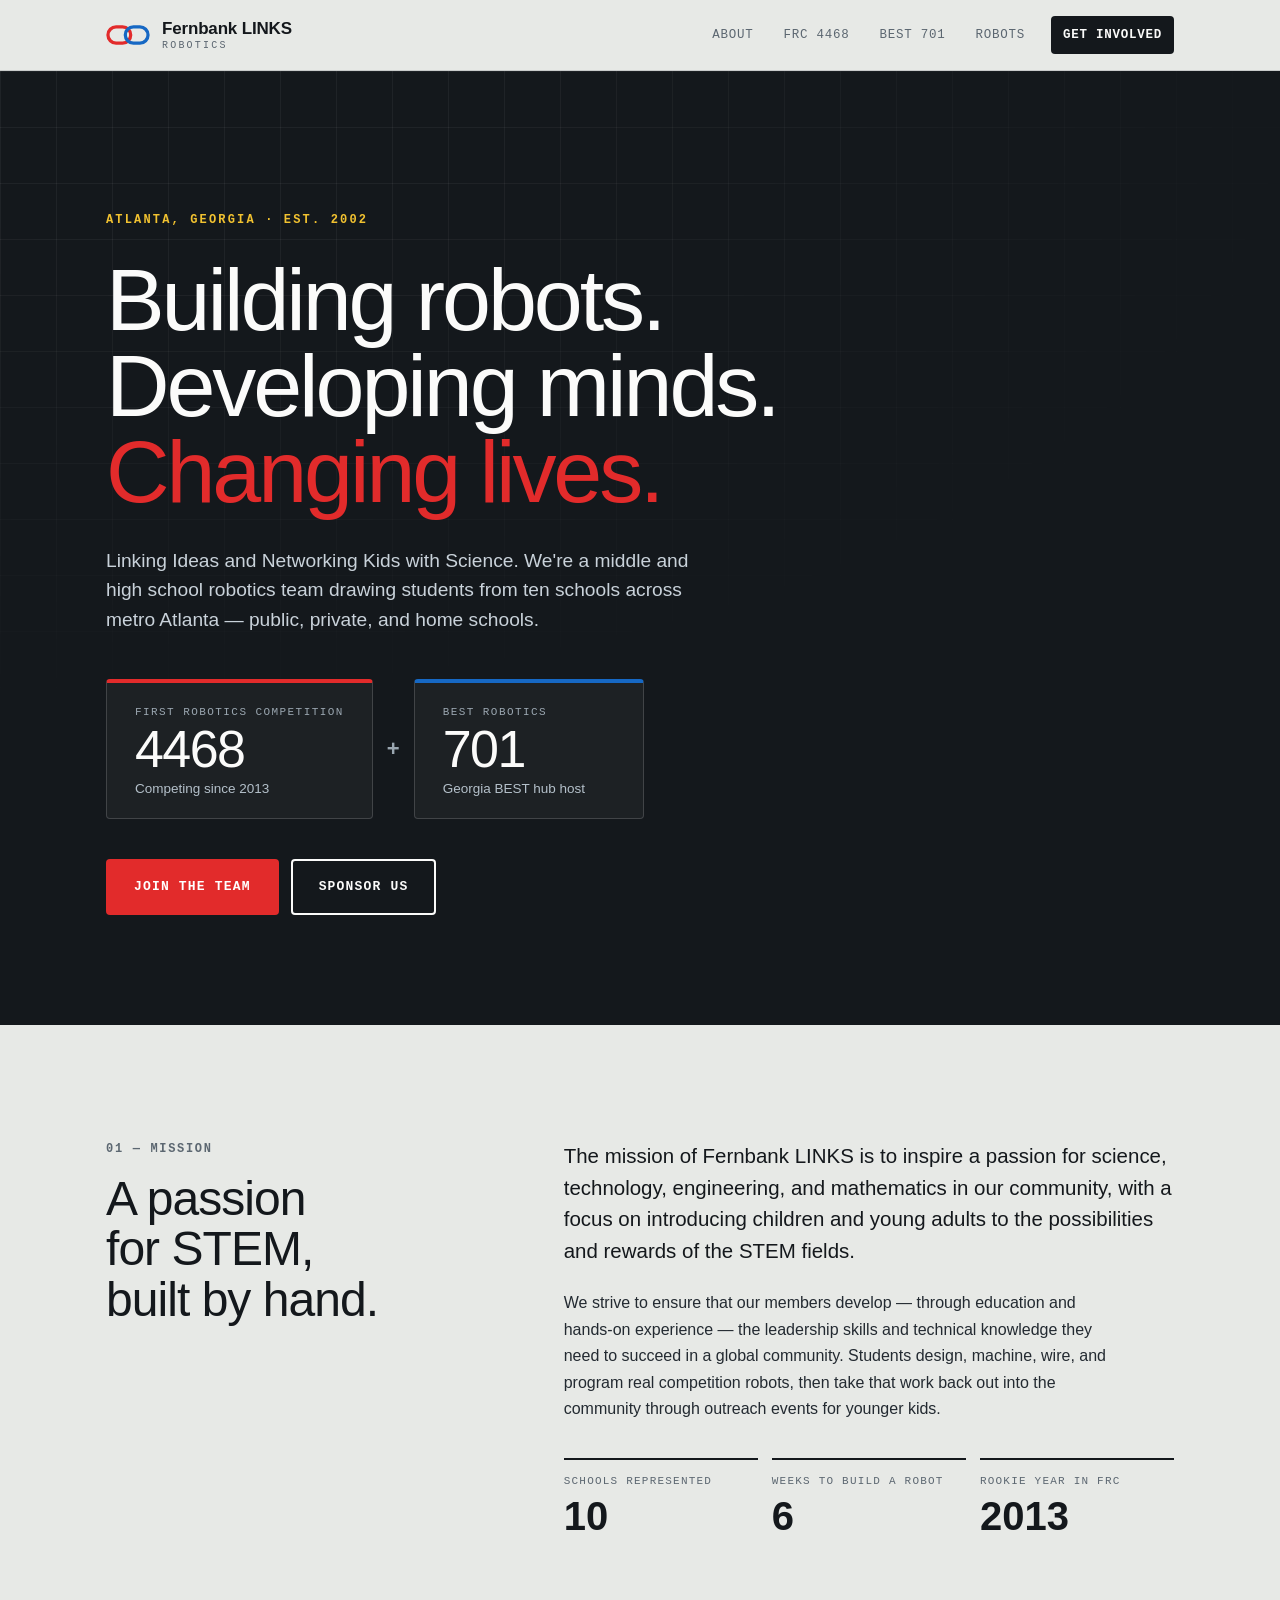
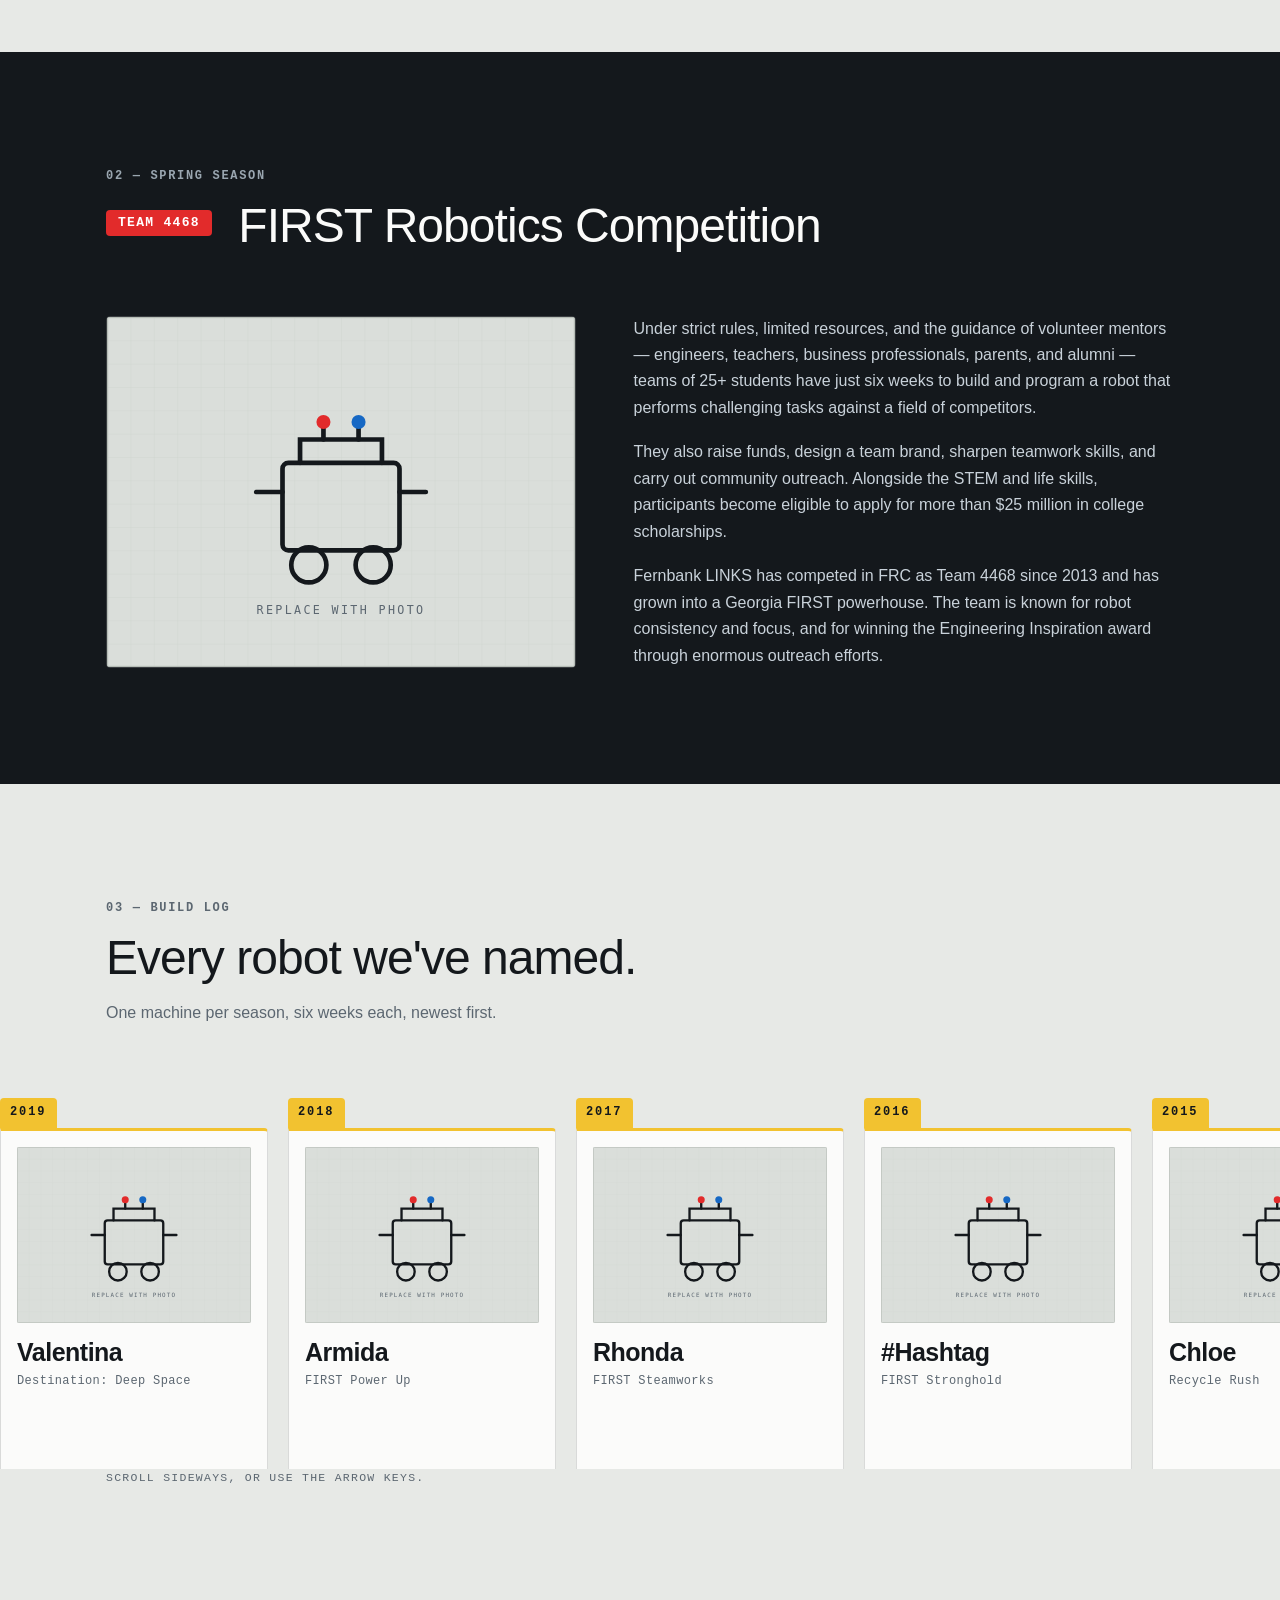
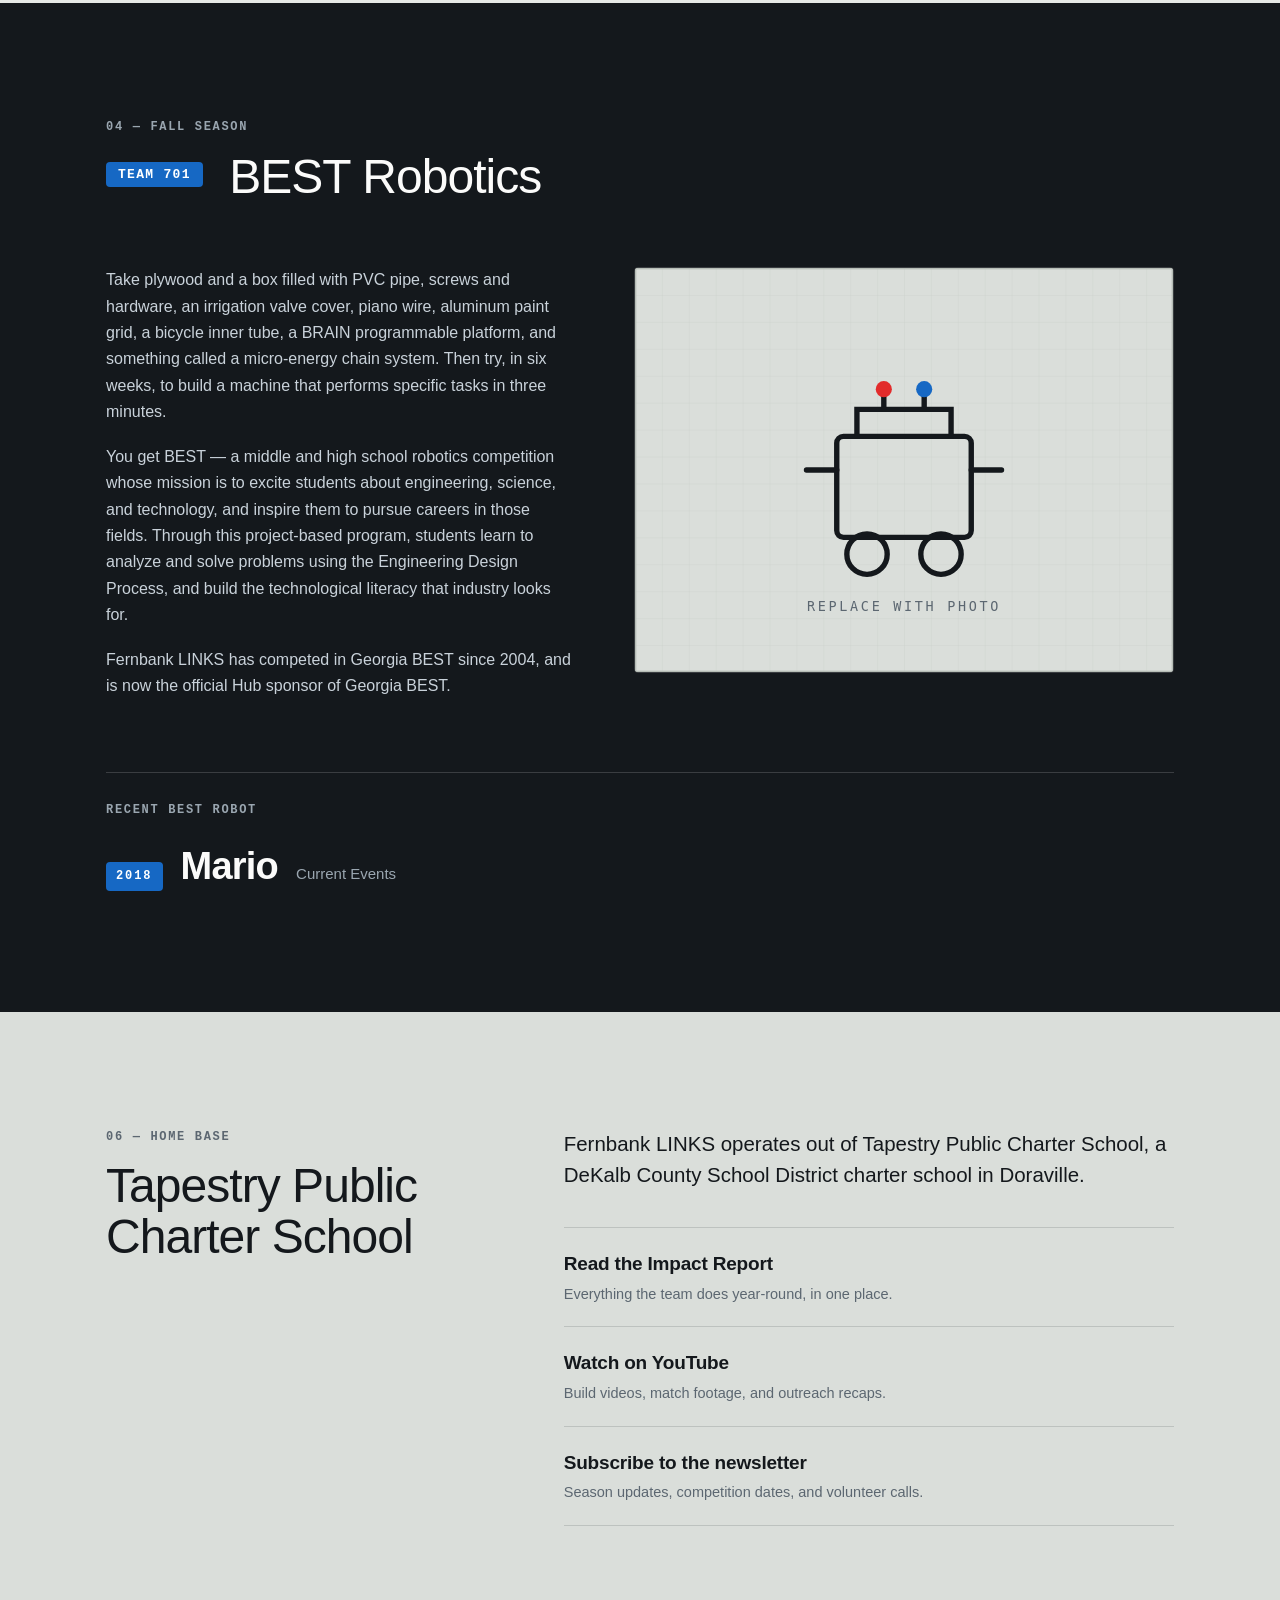
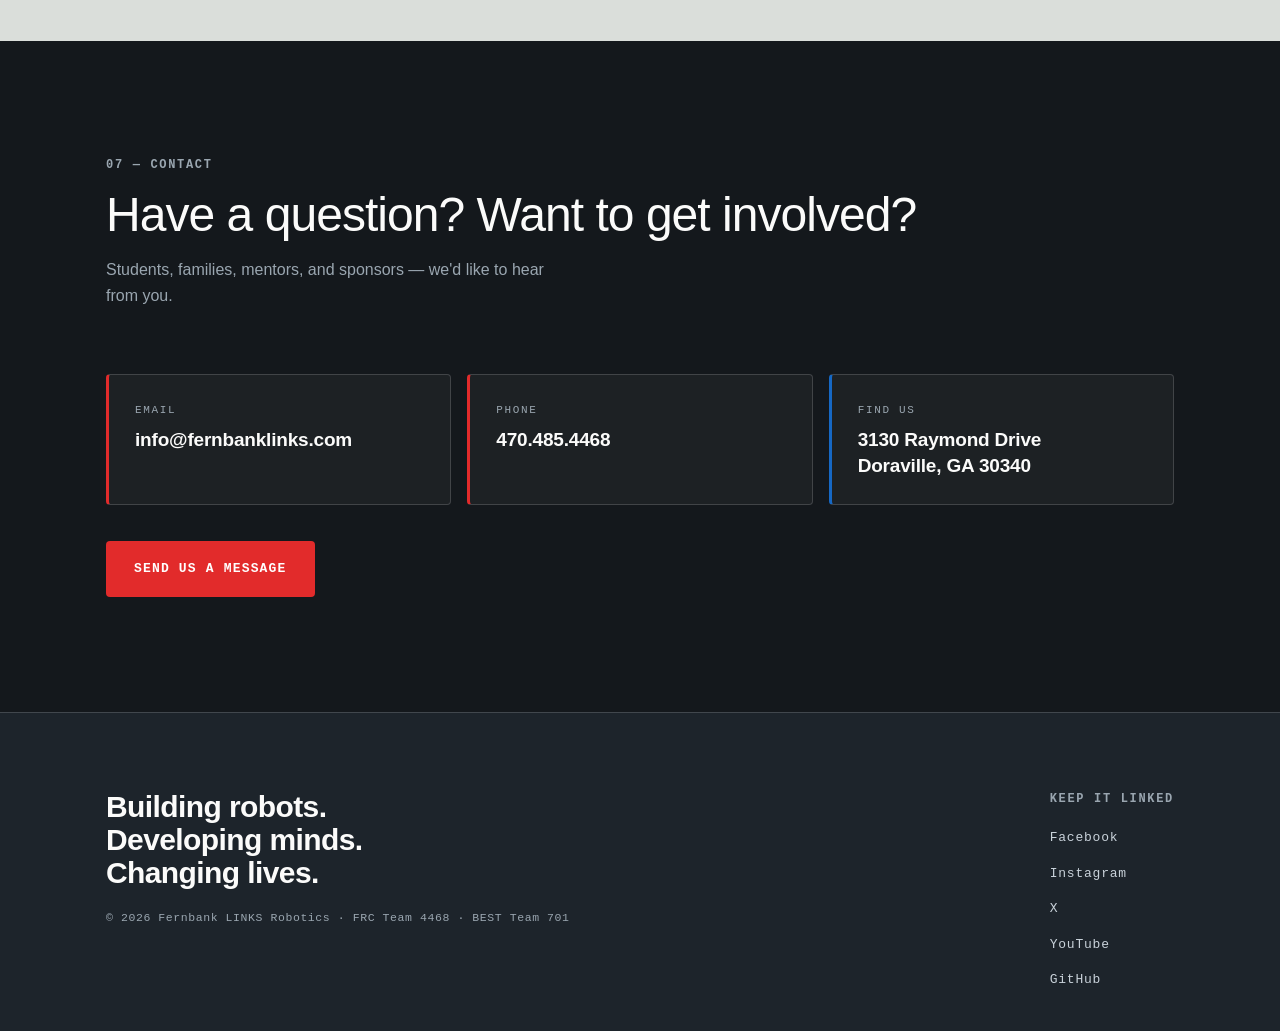
==== commit 48321a55: "Fixed some fonts" ====
--- a/index.html
+++ b/index.html
@@ -50,7 +50,7 @@
       <a href="#frc">FRC 4468</a>
       <a href="#best">BEST 701</a>
       <a href="#roster">Robots</a>
-      <a href="#outreach">Outreach</a>
+      <!-- <a href="#outreach">Outreach</a> -->
       <a class="nav-cta" href="#contact">Get involved</a>
     </nav>
   </div>
@@ -312,55 +312,6 @@
   </div>
 </section>
 
-<!-- ============================= OUTREACH / PROGRAMS ============================= -->
-<section class="section" id="outreach">
-  <div class="wrap">
-    <div class="section-head">
-      <p class="label">05 — In the community</p>
-      <h2 class="h2">We don't keep it in the shop.</h2>
-    </div>
-
-    <div class="cards">
-      <article class="card">
-        <img class="card-photo" src="assets/img/placeholder-event.svg" alt="Placeholder — photo from Science Night Out.">
-        <div class="card-body">
-          <h3 class="card-title">Science Night Out</h3>
-          <p>
-            An evening packed with hands-on STEM activities for kids, led by Fernbank
-            scientists together with LINKS students and mentors. Four events are held
-            every spring at Fernbank Science Center.
-          </p>
-          <p class="card-meta">Spring · Fernbank Science Center</p>
-        </div>
-      </article>
-
-      <article class="card">
-        <img class="card-photo" src="assets/img/placeholder-event.svg" alt="Placeholder — photo from the FIRST LEGO League bootcamp.">
-        <div class="card-body">
-          <h3 class="card-title">FIRST LEGO League bootcamp</h3>
-          <p>
-            The two coolest things in the world — LEGOs and robots. A week-long FIRST LEGO
-            League bootcamp, good for rookies and experienced students alike.
-          </p>
-          <p class="card-meta">One week · All experience levels</p>
-        </div>
-      </article>
-
-      <article class="card">
-        <img class="card-photo" src="assets/img/placeholder-event.svg" alt="Placeholder — photo from the Georgia BEST hub competition.">
-        <div class="card-body">
-          <h3 class="card-title">Georgia BEST hub</h3>
-          <p>
-            We host the Georgia BEST hub competition each fall, giving other middle and
-            high school teams across the state a place to compete for free.
-          </p>
-          <p class="card-meta">Fall · Open to Georgia teams</p>
-        </div>
-      </article>
-    </div>
-  </div>
-</section>
-
 <!-- ============================= HOME BASE + IMPACT ============================= -->
 <section class="section section--tint" id="support">
   <div class="wrap">
@@ -440,9 +391,9 @@
       <p class="label label--onDark">Keep it linked</p>
       <ul>
         <li><a href="https://www.facebook.com/fernbanklinks/" target="_blank" rel="noopener">Facebook</a></li>
-        <li><a href="https://www.instagram.com/fernbanklinks/" target="_blank" rel="noopener">Instagram</a></li>
+        <li><a href="https://www.instagram.com/linksrobotics/" target="_blank" rel="noopener">Instagram</a></li>
         <li><a href="https://x.com/fernbanklinks" target="_blank" rel="noopener">X</a></li>
-        <li><a href="https://www.youtube.com/@fernbanklinksrobotics" target="_blank" rel="noopener">YouTube</a></li>
+        <li><a href="https://www.youtube.com/@fernbanklinks" target="_blank" rel="noopener">YouTube</a></li>
         <li><a href="https://github.com/fernbanklinksrobotics" target="_blank" rel="noopener">GitHub</a></li>
       </ul>
     </nav>
--- a/assets/css/style.css
+++ b/assets/css/style.css
@@ -21,8 +21,8 @@
   --hair:        rgba(20,24,28,.14);
   --hair-dark:   rgba(255,255,255,.16);
 
-  --display: "Archivo", "Helvetica Neue", Arial, sans-serif;
-  --body:    "Public Sans", -apple-system, BlinkMacSystemFont, "Segoe UI", sans-serif;
+  --display: "Bebas Neue", "Archivo", "Helvetica Neue", Arial, sans-serif;
+  --body:    "Proxima Nova", "Public Sans", -apple-system, BlinkMacSystemFont, "Segoe UI", sans-serif;
   --mono:    "Azeret Mono", ui-monospace, "SF Mono", Menlo, monospace;
 
   --wrap: 1180px;
@@ -85,7 +85,7 @@
 .h2{
   font-family:var(--display);
   font-variation-settings:"wdth" 112;
-  font-weight:800;
+  font-weight:500;
   font-size:clamp(28px,4.2vw,48px);
   line-height:1.06;
   letter-spacing:-.02em;
@@ -236,7 +236,7 @@
 .hero-title{
   font-family:var(--display);
   font-variation-settings:"wdth" 118;
-  font-weight:900;
+  font-weight:425;
   font-size:clamp(38px,7.4vw,88px);
   line-height:.98;
   letter-spacing:-.035em;
@@ -287,7 +287,7 @@
 .plate-number{
   font-family:var(--display);
   font-variation-settings:"wdth" 92;
-  font-weight:900; font-size:52px; line-height:1.02;
+  font-weight:500; font-size:52px; line-height:1.02;
   letter-spacing:-.03em; color:var(--paper);
 }
 .plate-note{ font-size:13.5px; color:#B4C0CA; }
@@ -620,4 +620,4 @@
     transition-duration:.01ms !important;
   }
   .reveal{ opacity:1; transform:none; }
-}
+}
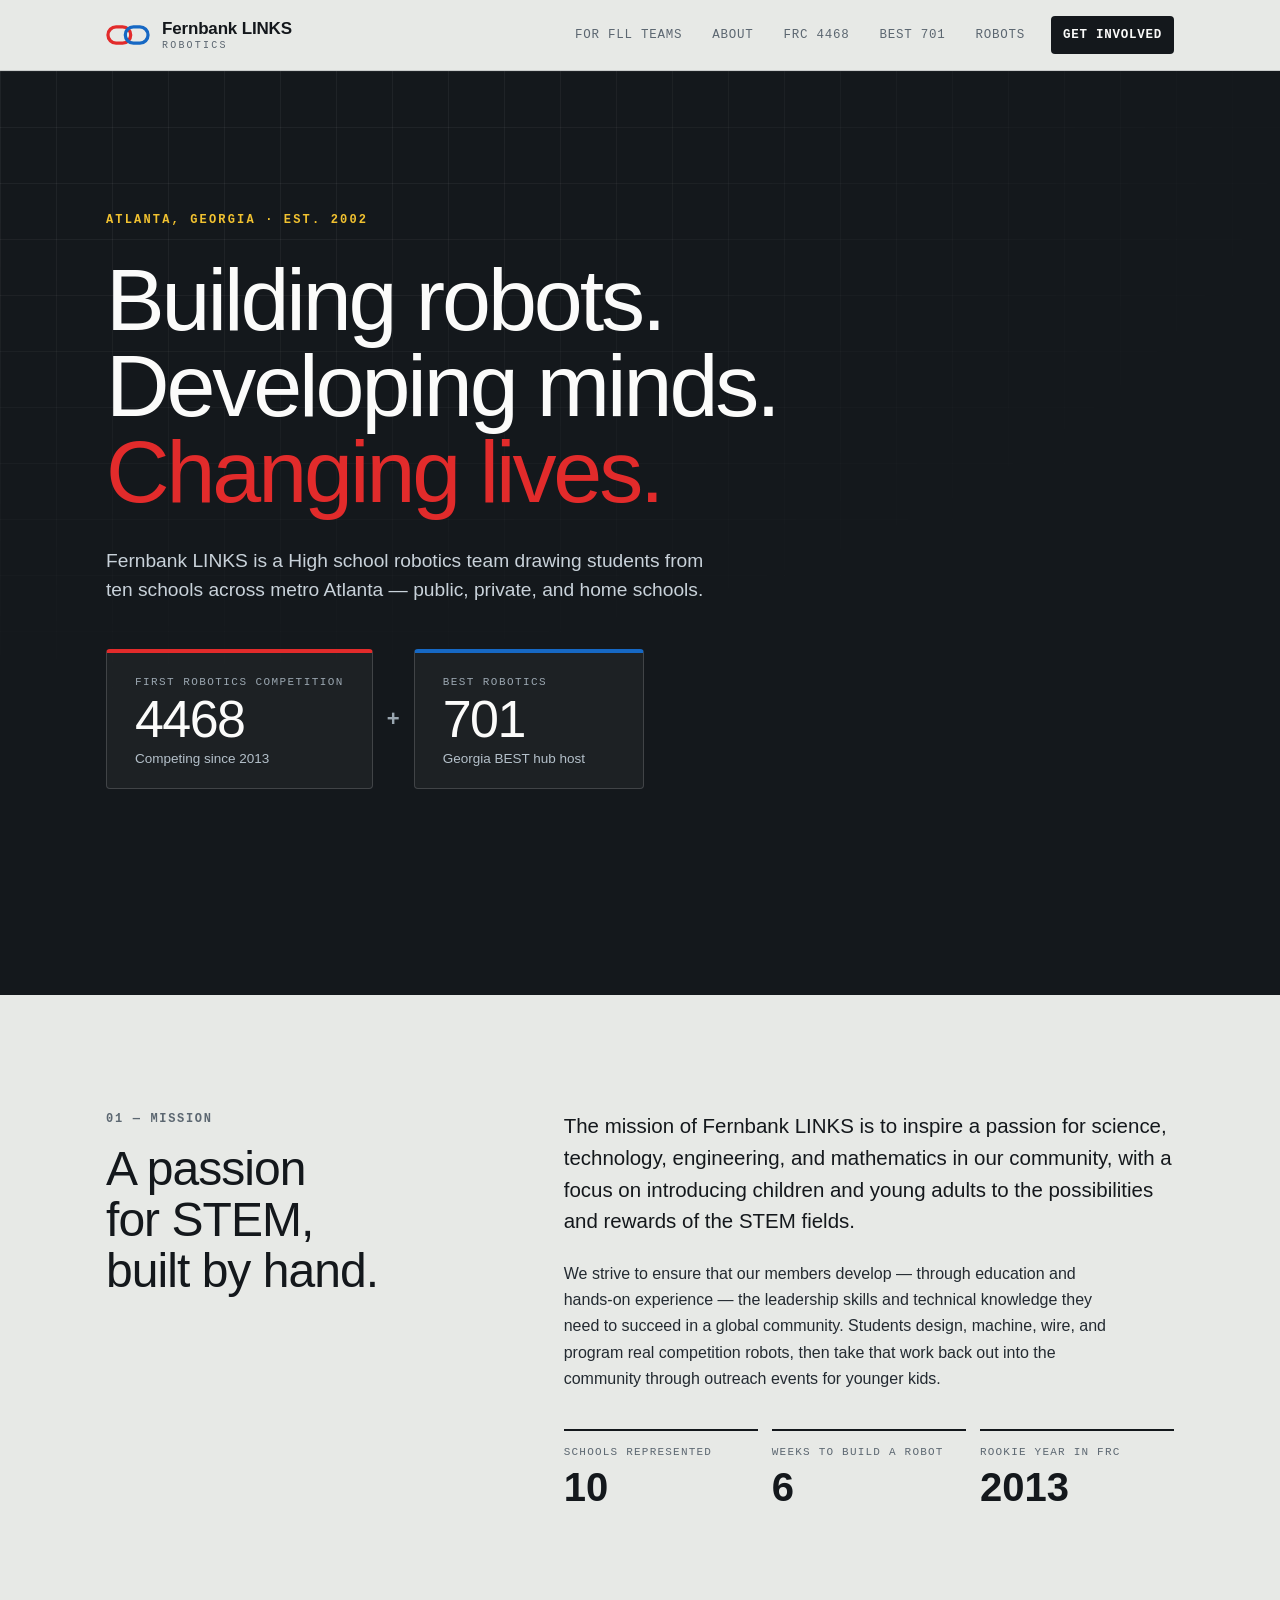
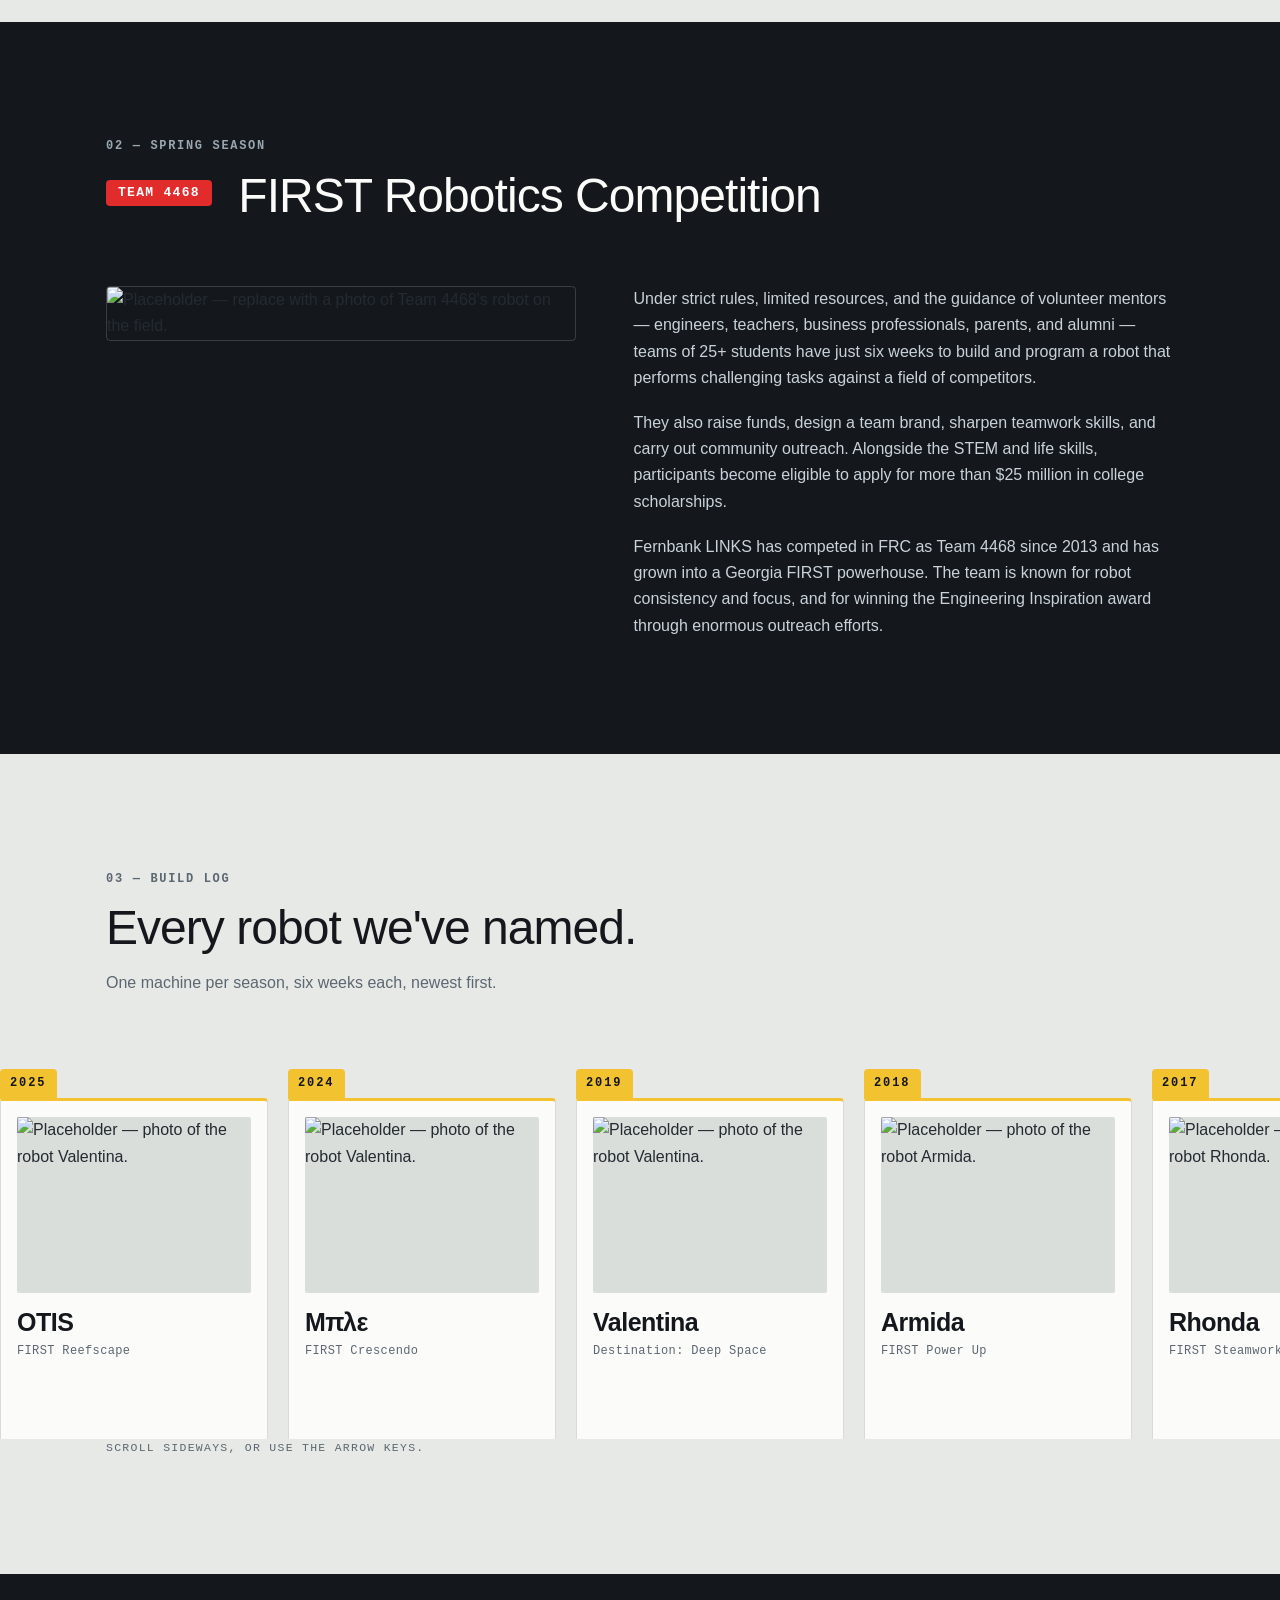
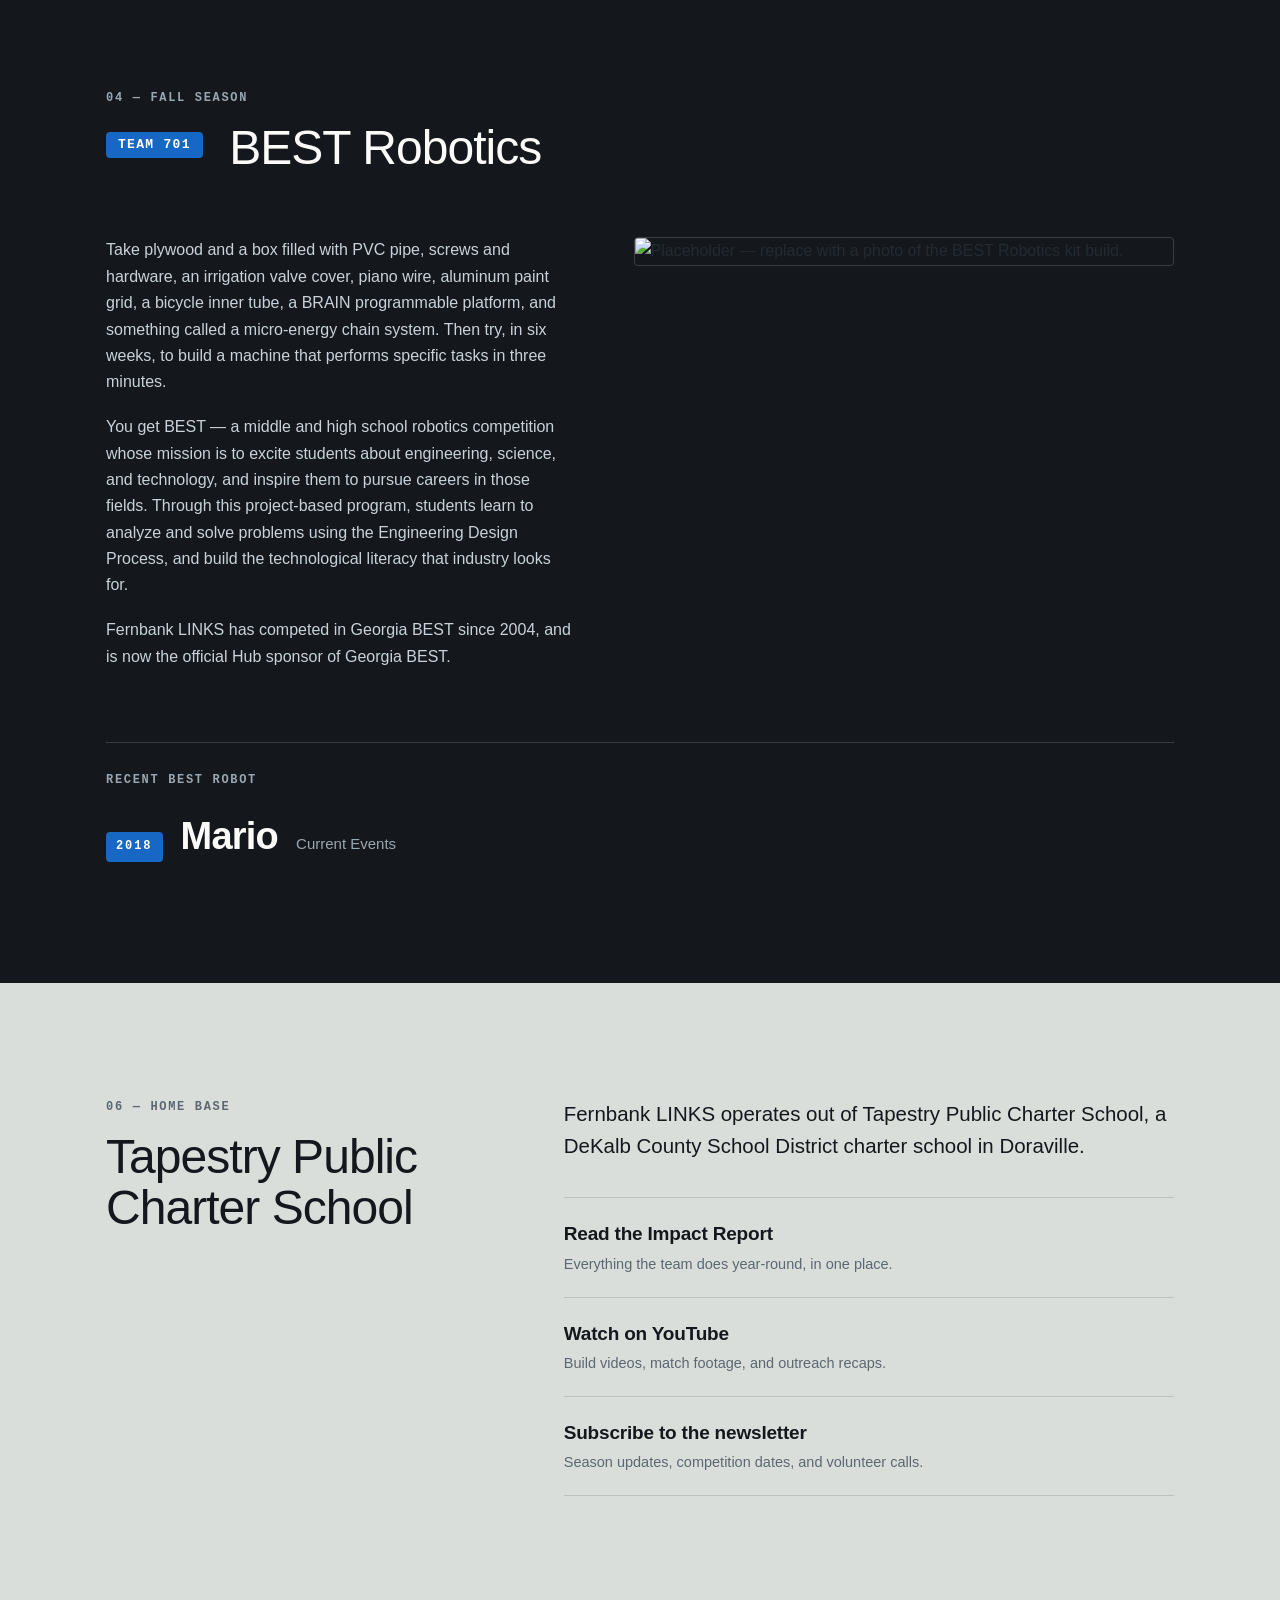
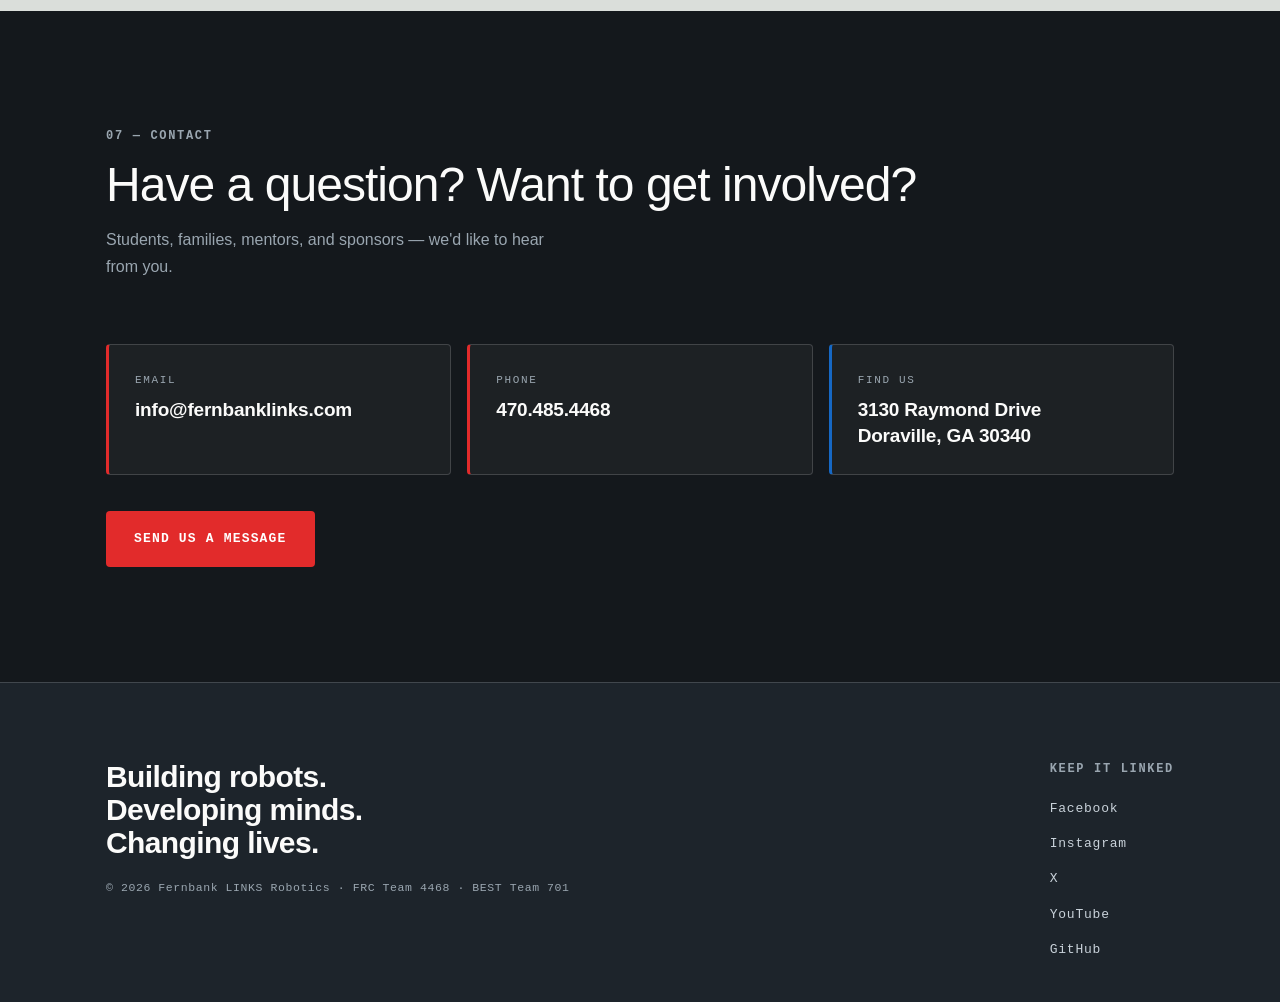
==== commit 84972d6a: "Update robot images and text in index.html. Added robot images for each year. Added FLL team info s" ====
--- a/index.html
+++ b/index.html
@@ -46,6 +46,7 @@
     </button>
 
     <nav class="primary-nav" id="primaryNav" aria-label="Primary">
+      <a href="/LINKS_ND_Toolkit.pptx">For FLL Teams</a>
       <a href="#about">About</a>
       <a href="#frc">FRC 4468</a>
       <a href="#best">BEST 701</a>
@@ -72,8 +73,8 @@
     </h1>
 
     <p class="hero-lede reveal" data-delay="4">
-      Linking Ideas and Networking Kids with Science. We're a middle and high school
-      robotics team drawing students from ten schools across metro Atlanta — public,
+      Fernbank LINKS is a High school robotics team drawing
+      students from ten schools across metro Atlanta — public,
       private, and home schools.
     </p>
 
@@ -93,7 +94,7 @@
 
     <div class="hero-actions reveal" data-delay="6">
       <a class="btn btn-primary" href="https://forms.gle/H6hHiBsYYmt5tbeR8">Join the team</a>
-      <a class="btn btn-ghost" href="#support">Sponsor us</a>
+      <a class="btn btn-ghost" href="mailto:info@fernbanklinks.com">Sponsor us</a>
     </div>
   </div>
 </section>
@@ -152,7 +153,7 @@
 
     <div class="feature">
       <div class="feature-media">
-        <img src="assets/img/placeholder-robot.svg" alt="Placeholder — replace with a photo of Team 4468's robot on the field.">
+        <img src="assets/img/frc-robot.png" alt="Placeholder — replace with a photo of Team 4468's robot on the field.">
       </div>
       <div class="feature-body prose prose--onDark">
         <p>
@@ -192,10 +193,29 @@
     <ol class="roster">
 
       <!-- To add a season, copy one <li> block and edit the four fields. -->
+
+      <li class="roster-item reveal">
+        <span class="roster-year">2025</span>
+        <div class="roster-plate">
+          <img class="roster-photo" src="assets/img/otis.png" alt="Placeholder — photo of the robot Valentina.">
+          <h3 class="roster-name">OTIS</h3>
+          <p class="roster-game">FIRST Reefscape</p>
+        </div>
+      </li>
+      
+      <li class="roster-item reveal">
+        <span class="roster-year">2024</span>
+        <div class="roster-plate">
+          <img class="roster-photo" src="assets/img/blue.png" alt="Placeholder — photo of the robot Valentina.">
+          <h3 class="roster-name">Μπλε</h3>
+          <p class="roster-game">FIRST Crescendo</p>
+        </div>
+      </li>
+      
       <li class="roster-item reveal">
         <span class="roster-year">2019</span>
         <div class="roster-plate">
-          <img class="roster-photo" src="assets/img/placeholder-robot.svg" alt="Placeholder — photo of the robot Valentina.">
+          <img class="roster-photo" src="assets/img/valentina.png" alt="Placeholder — photo of the robot Valentina.">
           <h3 class="roster-name">Valentina</h3>
           <p class="roster-game">Destination: Deep Space</p>
         </div>
@@ -204,7 +224,7 @@
       <li class="roster-item reveal">
         <span class="roster-year">2018</span>
         <div class="roster-plate">
-          <img class="roster-photo" src="assets/img/placeholder-robot.svg" alt="Placeholder — photo of the robot Armida.">
+          <img class="roster-photo" src="assets/img/armida.png" alt="Placeholder — photo of the robot Armida.">
           <h3 class="roster-name">Armida</h3>
           <p class="roster-game">FIRST Power Up</p>
         </div>
@@ -213,7 +233,7 @@
       <li class="roster-item reveal">
         <span class="roster-year">2017</span>
         <div class="roster-plate">
-          <img class="roster-photo" src="assets/img/placeholder-robot.svg" alt="Placeholder — photo of the robot Rhonda.">
+          <img class="roster-photo" src="assets/img/rhonda.png" alt="Placeholder — photo of the robot Rhonda.">
           <h3 class="roster-name">Rhonda</h3>
           <p class="roster-game">FIRST Steamworks</p>
         </div>
@@ -222,7 +242,7 @@
       <li class="roster-item reveal">
         <span class="roster-year">2016</span>
         <div class="roster-plate">
-          <img class="roster-photo" src="assets/img/placeholder-robot.svg" alt="Placeholder — photo of the robot #Hashtag.">
+          <img class="roster-photo" src="assets/img/hashtag.png" alt="Placeholder — photo of the robot #Hashtag.">
           <h3 class="roster-name">#Hashtag</h3>
           <p class="roster-game">FIRST Stronghold</p>
         </div>
@@ -231,7 +251,7 @@
       <li class="roster-item reveal">
         <span class="roster-year">2015</span>
         <div class="roster-plate">
-          <img class="roster-photo" src="assets/img/placeholder-robot.svg" alt="Placeholder — photo of the robot Chloe.">
+          <img class="roster-photo" src="assets/img/chloe" alt="Placeholder — photo of the robot Chloe.">
           <h3 class="roster-name">Chloe</h3>
           <p class="roster-game">Recycle Rush</p>
         </div>
@@ -240,7 +260,7 @@
       <li class="roster-item reveal">
         <span class="roster-year">2014</span>
         <div class="roster-plate">
-          <img class="roster-photo" src="assets/img/placeholder-robot.svg" alt="Placeholder — photo of the robot Athena.">
+          <img class="roster-photo" src="assets/img/athena" alt="Placeholder — photo of the robot Athena.">
           <h3 class="roster-name">Athena</h3>
           <p class="roster-game">Aerial Assist</p>
         </div>
@@ -249,7 +269,7 @@
       <li class="roster-item reveal">
         <span class="roster-year">2013</span>
         <div class="roster-plate roster-plate--first">
-          <img class="roster-photo" src="assets/img/placeholder-robot.svg" alt="Placeholder — photo of the robot Bellatrix.">
+          <img class="roster-photo" src="assets/img/bellatrix" alt="Placeholder — photo of the robot Bellatrix.">
           <h3 class="roster-name">Bellatrix</h3>
           <p class="roster-game">Ultimate Ascent</p>
           <p class="roster-flag">Rookie season</p>
@@ -277,7 +297,7 @@
 
     <div class="feature feature--flip">
       <div class="feature-media">
-        <img src="assets/img/placeholder-robot.svg" alt="Placeholder — replace with a photo of the BEST Robotics kit build.">
+        <img src="assets/img/best-robot.jpg" alt="Placeholder — replace with a photo of the BEST Robotics kit build.">
       </div>
       <div class="feature-body prose prose--onDark">
         <p>
